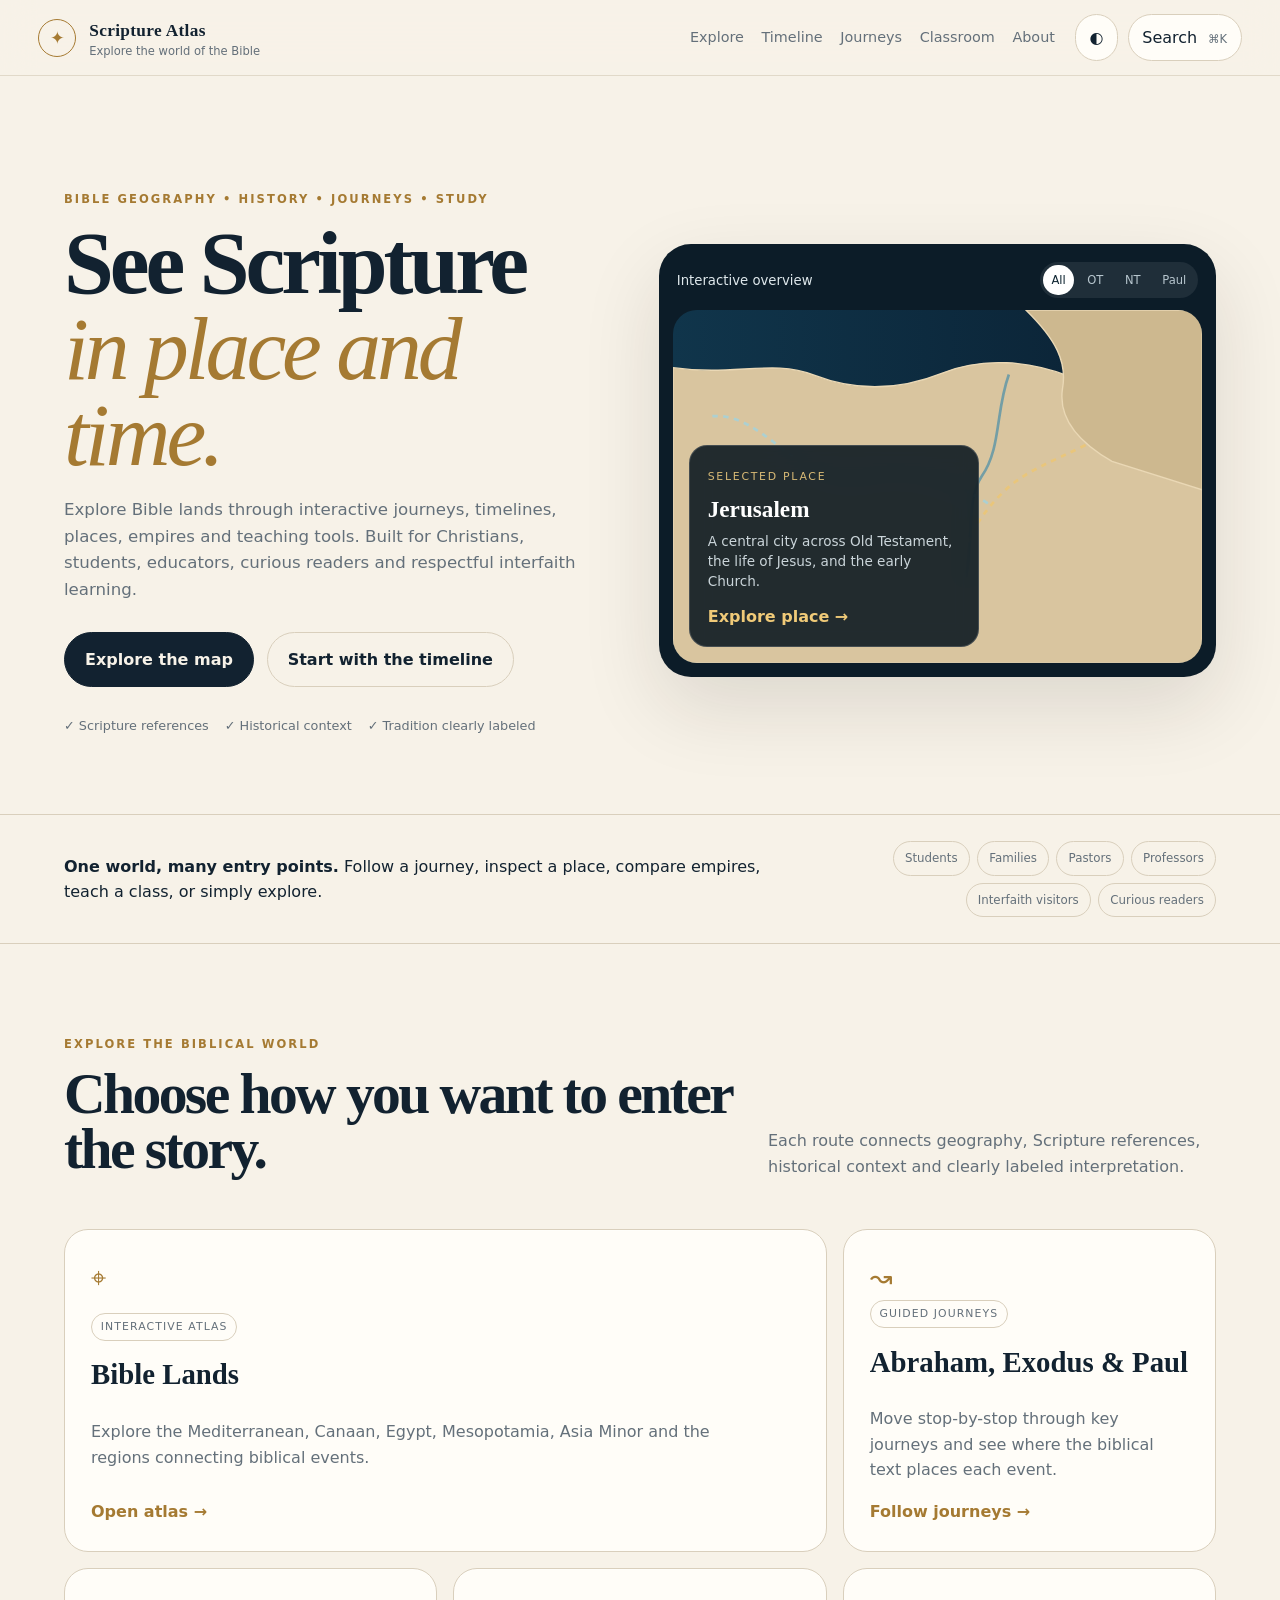
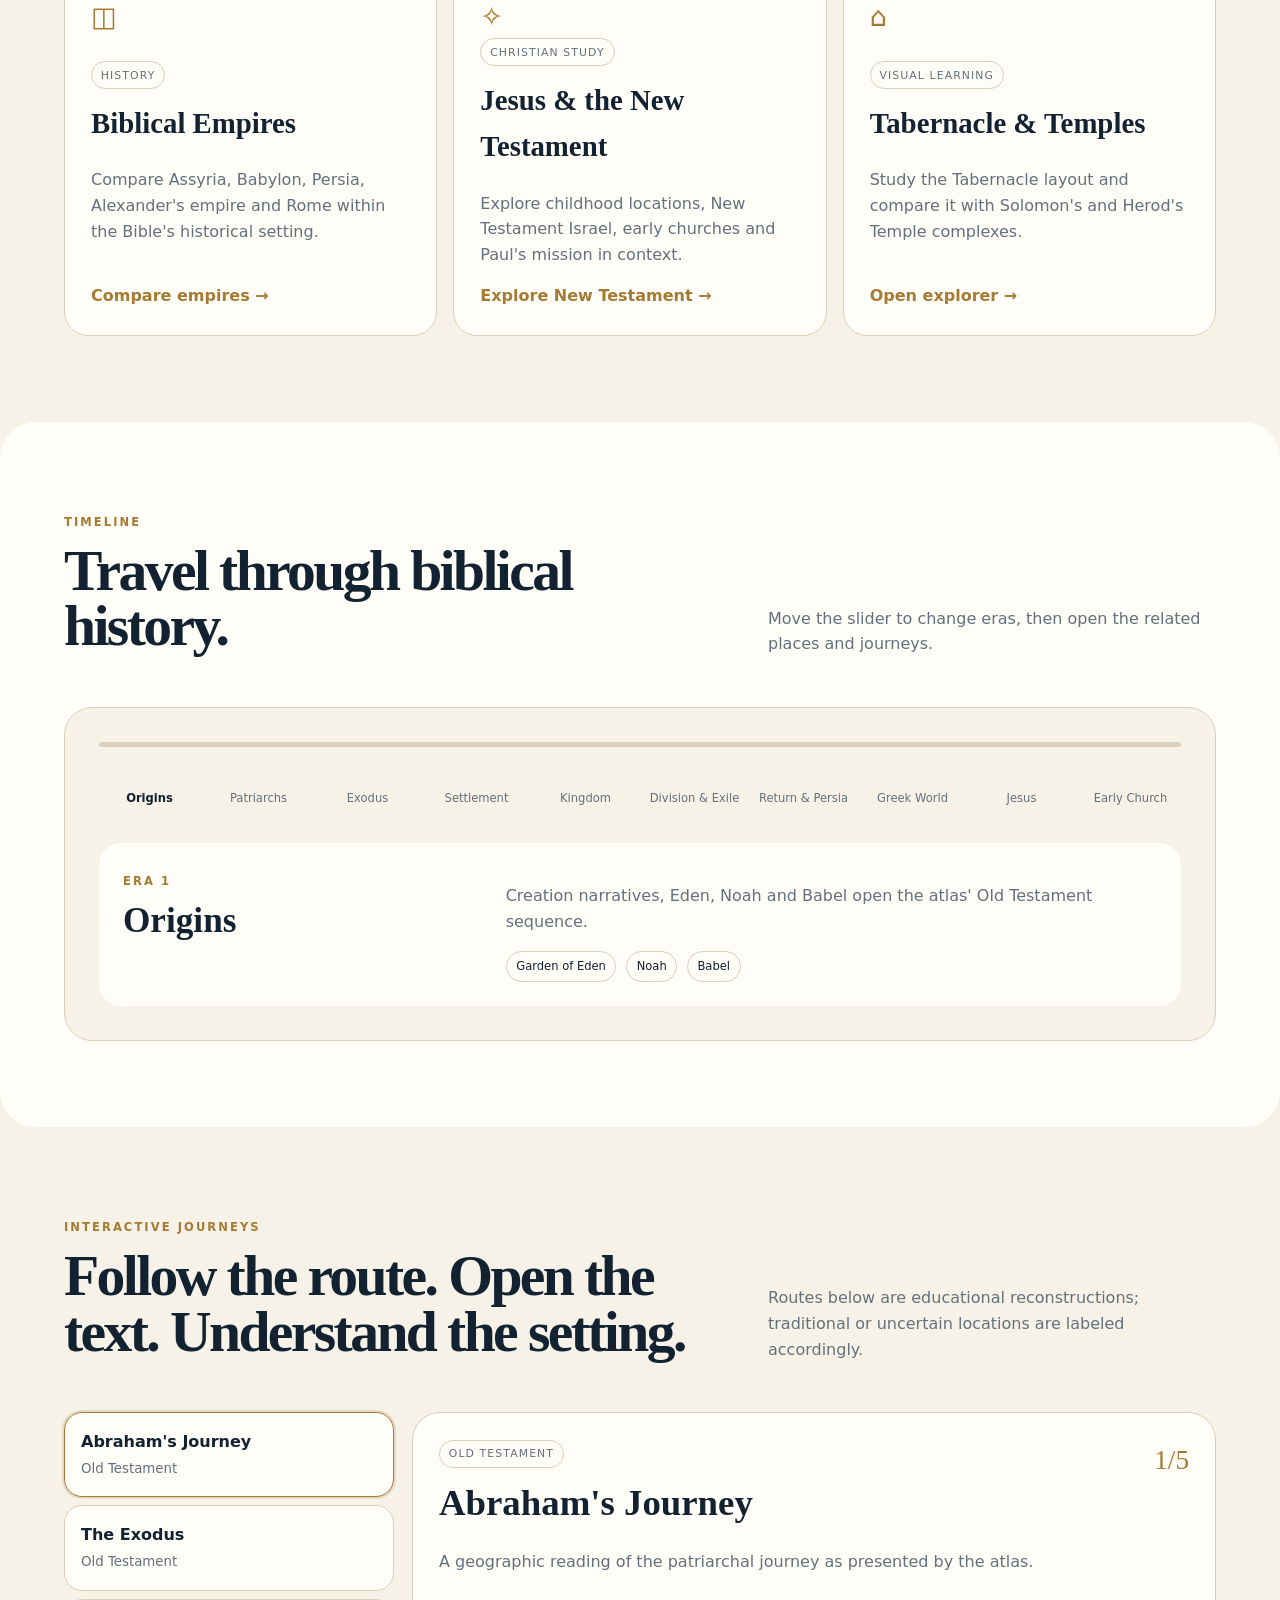
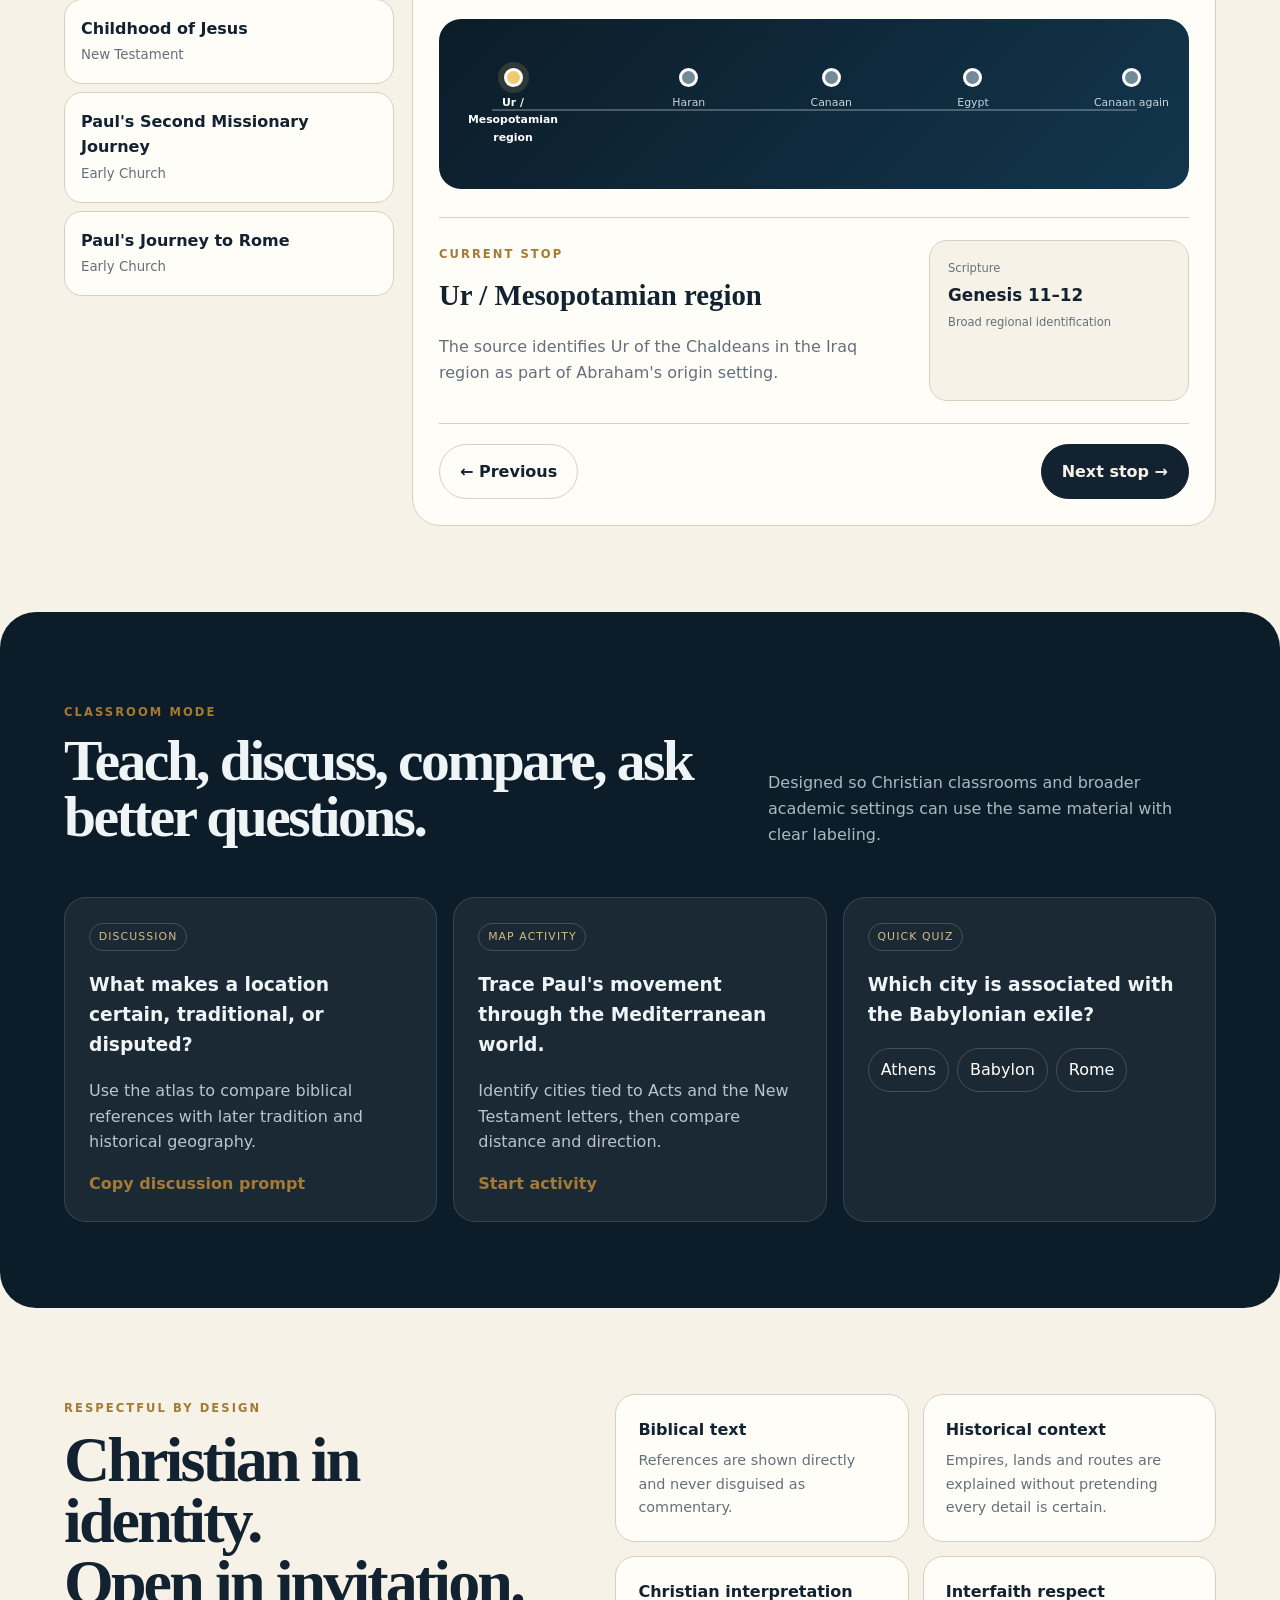
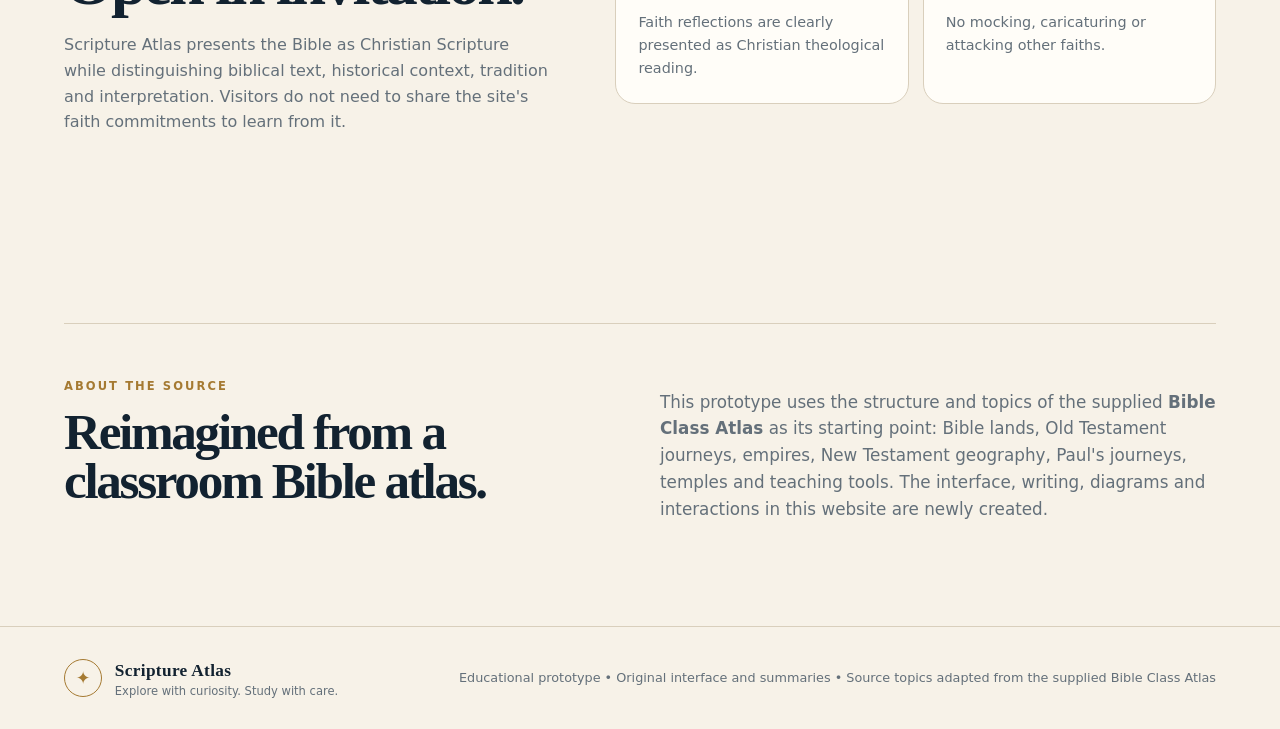
==== index.html @ caed3e59 "BibleIn OnePlace" ====
<!DOCTYPE html>
<html lang="en">
<head>
  <meta charset="UTF-8" />
  <meta name="viewport" content="width=device-width, initial-scale=1.0" />
  <meta name="description" content="Scripture Atlas — an interactive exploration of Bible lands, journeys, empires, places and teaching themes." />
  <title>Scripture Atlas — Explore the World of the Bible</title>
  <link rel="stylesheet" href="styles.css" />
</head>
<body>
  <a class="skip-link" href="#main">Skip to content</a>

  <header class="site-header">
    <a class="brand" href="#home" aria-label="Scripture Atlas home">
      <span class="brand-mark" aria-hidden="true">✦</span>
      <span>
        <strong>Scripture Atlas</strong>
        <small>Explore the world of the Bible</small>
      </span>
    </a>

    <button class="menu-btn" id="menuBtn" aria-expanded="false" aria-controls="mainNav">Menu</button>

    <nav id="mainNav" class="main-nav" aria-label="Primary navigation">
      <a href="#explore">Explore</a>
      <a href="#timeline">Timeline</a>
      <a href="#journeys">Journeys</a>
      <a href="#classroom">Classroom</a>
      <a href="#about">About</a>
    </nav>

    <div class="header-actions">
      <button class="icon-btn" id="themeToggle" aria-label="Toggle theme">◐</button>
      <button class="search-btn" id="searchOpen">Search <span>⌘K</span></button>
    </div>
  </header>

  <main id="main">
    <section class="hero" id="home">
      <div class="hero-copy">
        <div class="eyebrow">Bible geography • history • journeys • study</div>
        <h1>See Scripture<br><em>in place and time.</em></h1>
        <p>
          Explore Bible lands through interactive journeys, timelines, places, empires and teaching tools.
          Built for Christians, students, educators, curious readers and respectful interfaith learning.
        </p>
        <div class="hero-actions">
          <a class="btn primary" href="#explore">Explore the map</a>
          <a class="btn ghost" href="#timeline">Start with the timeline</a>
        </div>
        <div class="trust-row">
          <span>✓ Scripture references</span>
          <span>✓ Historical context</span>
          <span>✓ Tradition clearly labeled</span>
        </div>
      </div>

      <div class="hero-visual" aria-label="Interactive stylized map of biblical regions">
        <div class="map-shell">
          <div class="map-toolbar">
            <span>Interactive overview</span>
            <div class="segmented">
              <button class="active" data-layer="all">All</button>
              <button data-layer="ot">OT</button>
              <button data-layer="nt">NT</button>
              <button data-layer="paul">Paul</button>
            </div>
          </div>
          <svg id="heroMap" viewBox="0 0 780 520" role="img" aria-labelledby="mapTitle mapDesc">
            <title id="mapTitle">Stylized Bible Lands map</title>
            <desc id="mapDesc">Interactive map with selected biblical locations and journey routes.</desc>
            <defs>
              <linearGradient id="sea" x1="0" x2="1">
                <stop offset="0%" stop-color="#10354b"/>
                <stop offset="100%" stop-color="#0a2032"/>
              </linearGradient>
              <filter id="glow">
                <feGaussianBlur stdDeviation="5" result="blur"/>
                <feMerge><feMergeNode in="blur"/><feMergeNode in="SourceGraphic"/></feMerge>
              </filter>
            </defs>
            <rect width="780" height="520" rx="28" fill="url(#sea)"/>
            <path class="land" d="M0,85 C92,98 146,72 208,96 C275,122 337,117 397,93 C458,68 527,76 582,97 C650,124 707,111 780,86 L780,520 L0,520 Z"/>
            <path class="land land-2" d="M520,0 C565,44 581,77 574,116 C568,156 593,192 647,223 L780,265 L780,0 Z"/>
            <path class="river" d="M495,95 C475,150 484,203 455,245 C433,278 443,324 432,394"/>
            <path class="route route-paul" d="M464,285 C405,247 346,231 289,244 C235,257 192,229 150,196 C111,166 86,153 53,157"/>
            <path class="route route-ot" d="M608,199 C558,224 517,238 486,269 C458,297 441,322 428,360"/>
            <path class="route route-ot" d="M429,360 C381,385 349,400 322,420"/>
            <g class="map-pins">
              <button data-kind="nt" data-id="jerusalem">
                <circle cx="440" cy="330" r="8"/><text x="454" y="334">Jerusalem</text>
              </button>
              <button data-kind="nt" data-id="nazareth">
                <circle cx="449" cy="286" r="7"/><text x="462" y="290">Nazareth</text>
              </button>
              <button data-kind="nt" data-id="bethlehem">
                <circle cx="438" cy="346" r="6"/><text x="452" y="351">Bethlehem</text>
              </button>
              <button data-kind="ot" data-id="sinai">
                <circle cx="395" cy="415" r="7"/><text x="408" y="420">Sinai</text>
              </button>
              <button data-kind="ot" data-id="babylon">
                <circle cx="610" cy="200" r="7"/><text x="623" y="205">Babylon</text>
              </button>
              <button data-kind="paul" data-id="ephesus">
                <circle cx="279" cy="239" r="7"/><text x="291" y="244">Ephesus</text>
              </button>
              <button data-kind="paul" data-id="corinth">
                <circle cx="158" cy="196" r="7"/><text x="170" y="201">Corinth</text>
              </button>
              <button data-kind="paul" data-id="rome">
                <circle cx="52" cy="156" r="7"/><text x="64" y="161">Rome</text>
              </button>
            </g>
          </svg>
          <div class="map-card" id="mapCard">
            <span class="map-card-kicker">Selected place</span>
            <h3>Jerusalem</h3>
            <p>A central city across Old Testament, the life of Jesus, and the early Church.</p>
            <button data-open-place="jerusalem">Explore place →</button>
          </div>
        </div>
      </div>
    </section>

    <section class="section intro-strip">
      <p>
        <strong>One world, many entry points.</strong>
        Follow a journey, inspect a place, compare empires, teach a class, or simply explore.
      </p>
      <div class="audience-chips" aria-label="Designed for">
        <span>Students</span><span>Families</span><span>Pastors</span><span>Professors</span>
        <span>Interfaith visitors</span><span>Curious readers</span>
      </div>
    </section>

    <section class="section" id="explore">
      <div class="section-heading">
        <div>
          <span class="eyebrow">Explore the biblical world</span>
          <h2>Choose how you want to enter the story.</h2>
        </div>
        <p>Each route connects geography, Scripture references, historical context and clearly labeled interpretation.</p>
      </div>

      <div class="feature-grid">
        <article class="feature-card large" data-filter-card="place">
          <div class="card-icon">⌖</div>
          <span class="tag">Interactive atlas</span>
          <h3>Bible Lands</h3>
          <p>Explore the Mediterranean, Canaan, Egypt, Mesopotamia, Asia Minor and the regions connecting biblical events.</p>
          <button data-open-view="places">Open atlas →</button>
        </article>

        <article class="feature-card" data-filter-card="journey">
          <div class="card-icon">↝</div>
          <span class="tag">Guided journeys</span>
          <h3>Abraham, Exodus & Paul</h3>
          <p>Move stop-by-stop through key journeys and see where the biblical text places each event.</p>
          <a href="#journeys">Follow journeys →</a>
        </article>

        <article class="feature-card" data-filter-card="history">
          <div class="card-icon">◫</div>
          <span class="tag">History</span>
          <h3>Biblical Empires</h3>
          <p>Compare Assyria, Babylon, Persia, Alexander's empire and Rome within the Bible's historical setting.</p>
          <button data-open-view="empires">Compare empires →</button>
        </article>

        <article class="feature-card" data-filter-card="study">
          <div class="card-icon">✧</div>
          <span class="tag">Christian study</span>
          <h3>Jesus & the New Testament</h3>
          <p>Explore childhood locations, New Testament Israel, early churches and Paul's mission in context.</p>
          <button data-open-view="jesus">Explore New Testament →</button>
        </article>

        <article class="feature-card" data-filter-card="study">
          <div class="card-icon">⌂</div>
          <span class="tag">Visual learning</span>
          <h3>Tabernacle & Temples</h3>
          <p>Study the Tabernacle layout and compare it with Solomon's and Herod's Temple complexes.</p>
          <button data-open-view="temple">Open explorer →</button>
        </article>
      </div>
    </section>

    <section class="section timeline-section" id="timeline">
      <div class="section-heading">
        <div>
          <span class="eyebrow">Timeline</span>
          <h2>Travel through biblical history.</h2>
        </div>
        <p>Move the slider to change eras, then open the related places and journeys.</p>
      </div>

      <div class="timeline-shell">
        <div class="timeline-progress"><div id="timelineFill"></div></div>
        <input id="timelineRange" type="range" min="0" max="9" value="0" aria-label="Biblical era selector" />
        <div class="timeline-labels" id="timelineLabels"></div>
        <div class="timeline-detail" id="timelineDetail"></div>
      </div>
    </section>

    <section class="section" id="journeys">
      <div class="section-heading">
        <div>
          <span class="eyebrow">Interactive journeys</span>
          <h2>Follow the route. Open the text. Understand the setting.</h2>
        </div>
        <p>Routes below are educational reconstructions; traditional or uncertain locations are labeled accordingly.</p>
      </div>

      <div class="journey-layout">
        <aside class="journey-list" id="journeyList"></aside>
        <div class="journey-stage">
          <div class="journey-top">
            <div>
              <span class="tag" id="journeyTag">Journey</span>
              <h3 id="journeyTitle"></h3>
              <p id="journeySummary"></p>
            </div>
            <div class="journey-counter"><span id="journeyStep">1</span>/<span id="journeyTotal">1</span></div>
          </div>

          <div class="journey-map">
            <div class="journey-line" id="journeyLine"></div>
            <div class="journey-stops" id="journeyStops"></div>
          </div>

          <div class="journey-reader">
            <div>
              <span class="eyebrow">Current stop</span>
              <h4 id="stopTitle"></h4>
              <p id="stopText"></p>
            </div>
            <div class="reference-box">
              <span>Scripture</span>
              <strong id="stopRef"></strong>
              <small id="stopNote"></small>
            </div>
          </div>

          <div class="journey-controls">
            <button class="btn ghost" id="prevStop">← Previous</button>
            <button class="btn primary" id="nextStop">Next stop →</button>
          </div>
        </div>
      </div>
    </section>

    <section class="section classroom-section" id="classroom">
      <div class="section-heading">
        <div>
          <span class="eyebrow">Classroom mode</span>
          <h2>Teach, discuss, compare, ask better questions.</h2>
        </div>
        <p>Designed so Christian classrooms and broader academic settings can use the same material with clear labeling.</p>
      </div>

      <div class="classroom-grid">
        <article>
          <span class="tag">Discussion</span>
          <h3>What makes a location certain, traditional, or disputed?</h3>
          <p>Use the atlas to compare biblical references with later tradition and historical geography.</p>
          <button class="text-btn" data-toast="Discussion prompt copied">Copy discussion prompt</button>
        </article>
        <article>
          <span class="tag">Map activity</span>
          <h3>Trace Paul's movement through the Mediterranean world.</h3>
          <p>Identify cities tied to Acts and the New Testament letters, then compare distance and direction.</p>
          <button class="text-btn" data-open-journey="paul2">Start activity</button>
        </article>
        <article>
          <span class="tag">Quick quiz</span>
          <h3>Which city is associated with the Babylonian exile?</h3>
          <div class="quiz-row">
            <button data-answer="wrong">Athens</button>
            <button data-answer="correct">Babylon</button>
            <button data-answer="wrong">Rome</button>
          </div>
          <p class="quiz-result" id="quizResult" aria-live="polite"></p>
        </article>
      </div>
    </section>

    <section class="section perspectives">
      <div class="perspective-copy">
        <span class="eyebrow">Respectful by design</span>
        <h2>Christian in identity.<br>Open in invitation.</h2>
        <p>
          Scripture Atlas presents the Bible as Christian Scripture while distinguishing biblical text,
          historical context, tradition and interpretation. Visitors do not need to share the site's faith commitments to learn from it.
        </p>
      </div>

      <div class="principles">
        <div><strong>Biblical text</strong><span>References are shown directly and never disguised as commentary.</span></div>
        <div><strong>Historical context</strong><span>Empires, lands and routes are explained without pretending every detail is certain.</span></div>
        <div><strong>Christian interpretation</strong><span>Faith reflections are clearly presented as Christian theological reading.</span></div>
        <div><strong>Interfaith respect</strong><span>No mocking, caricaturing or attacking other faiths.</span></div>
      </div>
    </section>

    <section class="section" id="about">
      <div class="about-shell">
        <div>
          <span class="eyebrow">About the source</span>
          <h2>Reimagined from a classroom Bible atlas.</h2>
        </div>
        <p>
          This prototype uses the structure and topics of the supplied <strong>Bible Class Atlas</strong> as its starting point:
          Bible lands, Old Testament journeys, empires, New Testament geography, Paul's journeys, temples and teaching tools.
          The interface, writing, diagrams and interactions in this website are newly created.
        </p>
      </div>
    </section>
  </main>

  <footer>
    <div class="brand footer-brand">
      <span class="brand-mark">✦</span>
      <span><strong>Scripture Atlas</strong><small>Explore with curiosity. Study with care.</small></span>
    </div>
    <p>Educational prototype • Original interface and summaries • Source topics adapted from the supplied Bible Class Atlas</p>
  </footer>

  <div class="modal" id="detailModal" aria-hidden="true" role="dialog" aria-modal="true" aria-labelledby="modalTitle">
    <div class="modal-backdrop" data-close-modal></div>
    <div class="modal-panel">
      <button class="modal-close" data-close-modal aria-label="Close">×</button>
      <span class="eyebrow" id="modalKicker">Explore</span>
      <h2 id="modalTitle">Title</h2>
      <div id="modalBody"></div>
    </div>
  </div>

  <div class="search-overlay" id="searchOverlay" aria-hidden="true">
    <div class="search-panel">
      <div class="search-input-wrap">
        <span>⌕</span>
        <input id="searchInput" placeholder="Search places, journeys, empires, themes…" autocomplete="off" />
        <button id="searchClose">Esc</button>
      </div>
      <div id="searchResults" class="search-results"></div>
    </div>
  </div>

  <div class="toast" id="toast" role="status" aria-live="polite"></div>

  <script src="app.js"></script>
</body>
</html>
---- styles.css ----
:root{
  --bg:#f7f2e8;
  --surface:#fffdf8;
  --surface-2:#eee5d4;
  --ink:#122230;
  --muted:#64707a;
  --line:#d9cfbc;
  --gold:#a57a32;
  --gold-2:#c39a54;
  --navy:#0c1c28;
  --blue:#12364d;
  --sage:#6c806d;
  --shadow:0 30px 80px rgba(30,25,16,.12);
  --radius:24px;
}
[data-theme="dark"]{
  --bg:#07131d;
  --surface:#0d1d28;
  --surface-2:#122936;
  --ink:#f4eedf;
  --muted:#aab6bc;
  --line:#243946;
  --gold:#d1aa62;
  --gold-2:#e8c77f;
  --navy:#050d14;
  --blue:#173e57;
  --sage:#8fa58f;
  --shadow:0 30px 80px rgba(0,0,0,.32);
}
*{box-sizing:border-box}
html{scroll-behavior:smooth}
body{
  margin:0;
  background:var(--bg);
  color:var(--ink);
  font-family:Inter, ui-sans-serif, system-ui, -apple-system, BlinkMacSystemFont, "Segoe UI", sans-serif;
  line-height:1.6;
}
button,input{font:inherit}
button{cursor:pointer}
a{color:inherit}
.skip-link{position:absolute;left:-9999px;top:0}
.skip-link:focus{left:1rem;top:1rem;background:var(--surface);padding:.7rem 1rem;z-index:999}
.site-header{
  position:sticky;top:0;z-index:50;
  display:flex;align-items:center;gap:1.25rem;
  padding:14px clamp(18px,3vw,48px);
  border-bottom:1px solid color-mix(in srgb,var(--line) 70%,transparent);
  background:color-mix(in srgb,var(--bg) 88%,transparent);
  backdrop-filter:blur(18px);
}
.brand{display:flex;align-items:center;gap:.8rem;text-decoration:none;min-width:max-content}
.brand-mark{
  display:grid;place-items:center;width:38px;height:38px;border:1px solid var(--gold);
  border-radius:50%;color:var(--gold);font-size:1.1rem
}
.brand strong{display:block;font-family:Georgia,serif;font-size:1.08rem;letter-spacing:.02em}
.brand small{display:block;color:var(--muted);font-size:.72rem;line-height:1.2}
.main-nav{display:flex;gap:1.1rem;margin-left:auto}
.main-nav a{text-decoration:none;font-size:.9rem;color:var(--muted)}
.main-nav a:hover{color:var(--ink)}
.header-actions{display:flex;gap:.6rem}
.icon-btn,.search-btn,.menu-btn{
  border:1px solid var(--line);background:var(--surface);color:var(--ink);border-radius:999px;padding:.62rem .85rem
}
.search-btn span{font-size:.72rem;color:var(--muted);margin-left:.35rem}
.menu-btn{display:none}
.hero{
  min-height:82vh;
  display:grid;grid-template-columns:minmax(0,1fr) minmax(420px,1.05fr);
  gap:clamp(32px,5vw,76px);
  align-items:center;
  padding:clamp(54px,8vw,110px) clamp(18px,5vw,74px) 72px;
  max-width:1500px;margin:auto;
}
.eyebrow{
  display:inline-block;text-transform:uppercase;letter-spacing:.18em;font-size:.72rem;font-weight:800;color:var(--gold);
}
.hero h1,.section-heading h2,.perspective-copy h2,.about-shell h2,.modal h2{
  font-family:Georgia, "Times New Roman", serif;line-height:.96;letter-spacing:-.045em;margin:.6rem 0 1.2rem
}
.hero h1{font-size:clamp(3.25rem,7vw,7.4rem);max-width:800px}
.hero h1 em{color:var(--gold);font-weight:400}
.hero-copy>p{font-size:clamp(1rem,1.3vw,1.24rem);max-width:680px;color:var(--muted)}
.hero-actions{display:flex;gap:.8rem;flex-wrap:wrap;margin:1.8rem 0}
.btn{
  display:inline-flex;align-items:center;justify-content:center;border-radius:999px;padding:.85rem 1.25rem;
  text-decoration:none;border:1px solid var(--line);font-weight:700
}
.btn.primary{background:var(--ink);color:var(--bg);border-color:var(--ink)}
.btn.ghost{background:transparent;color:var(--ink)}
.trust-row{display:flex;gap:1rem;flex-wrap:wrap;font-size:.8rem;color:var(--muted)}
.map-shell{
  position:relative;background:var(--navy);padding:14px;border-radius:32px;box-shadow:var(--shadow);overflow:hidden
}
.map-toolbar{display:flex;justify-content:space-between;align-items:center;color:#dfe8ec;padding:4px 4px 12px;font-size:.83rem}
.segmented{display:flex;gap:4px;padding:3px;background:rgba(255,255,255,.08);border-radius:999px}
.segmented button{border:0;background:transparent;color:#b7c6ce;border-radius:999px;padding:.35rem .55rem;font-size:.72rem}
.segmented button.active{background:#fff;color:#0d2431}
#heroMap{width:100%;display:block;border-radius:24px}
.land{fill:#d9c59f;stroke:#ead8b5;stroke-width:2}
.land-2{fill:#cdb88f}
.river{fill:none;stroke:#4b8fa8;stroke-width:4;opacity:.7}
.route{fill:none;stroke-dasharray:8 8;stroke-width:4;opacity:.72}
.route-ot{stroke:#f0c76e}.route-paul{stroke:#9bd4e5}
.map-pins button{cursor:pointer}
.map-pins circle{fill:#fff;stroke:#132d3c;stroke-width:4;filter:url(#glow)}
.map-pins text{font-size:15px;fill:#122230;font-weight:800}
.map-card{
  position:absolute;left:30px;bottom:30px;width:min(290px,70%);padding:16px 18px;border-radius:18px;
  background:rgba(8,22,31,.88);color:white;backdrop-filter:blur(10px);border:1px solid rgba(255,255,255,.16)
}
.map-card-kicker{font-size:.68rem;text-transform:uppercase;letter-spacing:.16em;color:#d9ba76}
.map-card h3{margin:.25rem 0;font-family:Georgia,serif;font-size:1.45rem}
.map-card p{margin:.2rem 0 .8rem;color:#cbd5da;font-size:.85rem;line-height:1.45}
.map-card button{border:0;background:transparent;color:#f0ca78;padding:0;font-weight:800}
.section{max-width:1400px;margin:auto;padding:86px clamp(18px,5vw,74px)}
.intro-strip{
  padding-top:26px;padding-bottom:26px;border-top:1px solid var(--line);border-bottom:1px solid var(--line);
  display:flex;justify-content:space-between;gap:1.2rem;align-items:center
}
.intro-strip p{margin:0}
.audience-chips{display:flex;flex-wrap:wrap;gap:.45rem;justify-content:flex-end}
.audience-chips span{font-size:.74rem;padding:.42rem .7rem;border:1px solid var(--line);border-radius:999px;color:var(--muted)}
.section-heading{display:grid;grid-template-columns:1.2fr .8fr;gap:2rem;align-items:end;margin-bottom:34px}
.section-heading h2{font-size:clamp(2.45rem,4.5vw,5rem);max-width:920px}
.section-heading p{color:var(--muted);max-width:560px;justify-self:end}
.feature-grid{display:grid;grid-template-columns:repeat(12,1fr);gap:16px}
.feature-card{
  grid-column:span 4;min-height:305px;background:var(--surface);border:1px solid var(--line);border-radius:var(--radius);
  padding:26px;display:flex;flex-direction:column;align-items:flex-start;box-shadow:0 1px 0 rgba(255,255,255,.3) inset;
  transition:transform .25s ease,box-shadow .25s ease
}
.feature-card.large{grid-column:span 8}
.feature-card:hover{transform:translateY(-5px);box-shadow:var(--shadow)}
.card-icon{font-size:1.7rem;color:var(--gold);margin-bottom:auto}
.tag{display:inline-block;border:1px solid var(--line);border-radius:999px;padding:.28rem .55rem;font-size:.68rem;text-transform:uppercase;letter-spacing:.1em;color:var(--muted)}
.feature-card h3{font-family:Georgia,serif;font-size:1.8rem;margin:.65rem 0 .35rem}
.feature-card p{color:var(--muted);max-width:650px}
.feature-card button,.feature-card a,.text-btn{border:0;background:transparent;color:var(--gold);padding:0;font-weight:800;text-decoration:none;margin-top:auto}
.timeline-section{background:var(--surface);border-radius:36px}
.timeline-shell{border:1px solid var(--line);border-radius:28px;padding:34px;background:var(--bg)}
.timeline-progress{height:5px;background:var(--line);border-radius:999px;overflow:hidden}
.timeline-progress>div{height:100%;width:0;background:var(--gold);transition:width .3s ease}
#timelineRange{width:100%;margin:-13px 0 15px;opacity:.001;cursor:pointer}
.timeline-labels{display:grid;grid-template-columns:repeat(10,1fr);gap:8px}
.timeline-labels button{border:0;background:transparent;color:var(--muted);font-size:.72rem;padding:.6rem .2rem}
.timeline-labels button.active{color:var(--ink);font-weight:800}
.timeline-detail{margin-top:26px;display:grid;grid-template-columns:.7fr 1.3fr;gap:2rem;background:var(--surface);padding:24px;border-radius:22px}
.timeline-detail h3{font-family:Georgia,serif;font-size:2.2rem;margin:0}
.timeline-detail p{color:var(--muted)}
.timeline-meta{display:flex;gap:.6rem;flex-wrap:wrap}
.timeline-meta span{border:1px solid var(--line);padding:.35rem .6rem;border-radius:999px;font-size:.72rem}
.journey-layout{display:grid;grid-template-columns:330px 1fr;gap:18px}
.journey-list{display:flex;flex-direction:column;gap:8px}
.journey-list button{
  text-align:left;border:1px solid var(--line);background:var(--surface);color:var(--ink);border-radius:18px;padding:16px
}
.journey-list button.active{border-color:var(--gold);box-shadow:0 0 0 2px color-mix(in srgb,var(--gold) 20%,transparent)}
.journey-list strong{display:block}.journey-list small{color:var(--muted)}
.journey-stage{background:var(--surface);border:1px solid var(--line);border-radius:28px;padding:26px}
.journey-top{display:flex;justify-content:space-between;gap:1rem}
.journey-top h3{font-family:Georgia,serif;font-size:2.3rem;margin:.4rem 0}
.journey-top p{color:var(--muted)}
.journey-counter{font-size:1.7rem;font-family:Georgia,serif;color:var(--gold);white-space:nowrap}
.journey-map{position:relative;margin:28px 0;padding:48px 14px 42px;background:linear-gradient(135deg,var(--navy),var(--blue));border-radius:22px;overflow:hidden}
.journey-line{position:absolute;left:7%;right:7%;top:53%;height:2px;background:rgba(255,255,255,.25)}
.journey-stops{position:relative;display:flex;justify-content:space-between;gap:8px}
.journey-stops button{border:0;background:transparent;color:#c9d6dc;max-width:120px;font-size:.68rem;display:flex;flex-direction:column;align-items:center;gap:.45rem}
.journey-stops button:before{content:"";width:13px;height:13px;border:3px solid #fff;background:#718b99;border-radius:50%;z-index:2}
.journey-stops button.active{color:#fff;font-weight:800}
.journey-stops button.active:before{background:#f1c96e;box-shadow:0 0 0 6px rgba(241,201,110,.15)}
.journey-reader{display:grid;grid-template-columns:1fr 260px;gap:20px;padding:22px 0;border-top:1px solid var(--line);border-bottom:1px solid var(--line)}
.journey-reader h4{font-family:Georgia,serif;font-size:1.8rem;margin:.4rem 0}
.journey-reader p{color:var(--muted)}
.reference-box{background:var(--bg);border:1px solid var(--line);border-radius:18px;padding:18px}
.reference-box span,.reference-box small{display:block;color:var(--muted);font-size:.72rem}
.reference-box strong{display:block;margin:.25rem 0;font-size:1.05rem}
.journey-controls{display:flex;justify-content:space-between;padding-top:20px}
.classroom-section{background:var(--navy);color:#eff5f7;border-radius:36px}
.classroom-section .section-heading p{color:#aabac3}
.classroom-grid{display:grid;grid-template-columns:repeat(3,1fr);gap:16px}
.classroom-grid article{background:rgba(255,255,255,.06);border:1px solid rgba(255,255,255,.13);border-radius:22px;padding:24px}
.classroom-grid article p{color:#b8c6cc}
.classroom-grid .tag{border-color:rgba(255,255,255,.18);color:#d6bd83}
.quiz-row{display:flex;gap:.5rem;flex-wrap:wrap}
.quiz-row button{border:1px solid rgba(255,255,255,.18);background:transparent;color:white;border-radius:999px;padding:.5rem .75rem}
.quiz-result{min-height:1.4em}
.perspectives{display:grid;grid-template-columns:.9fr 1.1fr;gap:60px;align-items:start}
.perspective-copy h2{font-size:clamp(2.8rem,5vw,5.2rem)}
.perspective-copy p{color:var(--muted);max-width:620px}
.principles{display:grid;grid-template-columns:1fr 1fr;gap:14px}
.principles>div{background:var(--surface);border:1px solid var(--line);border-radius:20px;padding:22px}
.principles strong,.principles span{display:block}
.principles span{margin-top:.45rem;color:var(--muted);font-size:.9rem}
.about-shell{border-top:1px solid var(--line);padding-top:48px;display:grid;grid-template-columns:1fr 1fr;gap:40px}
.about-shell h2{font-size:clamp(2.4rem,4vw,4.5rem)}
.about-shell p{color:var(--muted);font-size:1.05rem}
footer{
  display:flex;justify-content:space-between;gap:2rem;align-items:center;
  border-top:1px solid var(--line);padding:28px clamp(18px,5vw,74px);color:var(--muted);font-size:.8rem
}
.footer-brand{color:var(--ink)}
.modal{position:fixed;inset:0;display:none;z-index:100}
.modal.open{display:block}
.modal-backdrop{position:absolute;inset:0;background:rgba(2,8,12,.6);backdrop-filter:blur(8px)}
.modal-panel{
  position:absolute;right:0;top:0;height:100%;width:min(620px,92vw);overflow:auto;background:var(--surface);
  padding:clamp(28px,5vw,56px);box-shadow:-30px 0 80px rgba(0,0,0,.25)
}
.modal-close{position:absolute;right:20px;top:18px;border:1px solid var(--line);background:var(--bg);color:var(--ink);width:40px;height:40px;border-radius:50%;font-size:1.4rem}
.modal h2{font-size:clamp(2.8rem,6vw,5rem)}
.modal-section{padding:18px 0;border-top:1px solid var(--line)}
.modal-section h3{font-family:Georgia,serif;margin:.2rem 0}
.modal-section p,.modal-section li{color:var(--muted)}
.notice{padding:14px 16px;border-radius:16px;background:color-mix(in srgb,var(--gold) 12%,var(--bg));border:1px solid color-mix(in srgb,var(--gold) 30%,var(--line));font-size:.9rem}
.search-overlay{position:fixed;inset:0;background:rgba(2,7,10,.72);backdrop-filter:blur(14px);z-index:120;display:none;padding:8vh 20px}
.search-overlay.open{display:block}
.search-panel{max-width:780px;margin:auto;background:var(--surface);border:1px solid var(--line);border-radius:24px;overflow:hidden;box-shadow:var(--shadow)}
.search-input-wrap{display:grid;grid-template-columns:auto 1fr auto;gap:12px;align-items:center;padding:18px;border-bottom:1px solid var(--line)}
.search-input-wrap input{border:0;outline:0;background:transparent;color:var(--ink);font-size:1.05rem}
.search-input-wrap button{border:1px solid var(--line);background:var(--bg);color:var(--muted);border-radius:8px;padding:.35rem .55rem}
.search-results{max-height:60vh;overflow:auto;padding:10px}
.search-item{display:block;padding:14px;border-radius:14px;text-decoration:none}
.search-item:hover{background:var(--bg)}
.search-item strong,.search-item small{display:block}
.search-item small{color:var(--muted)}
.toast{position:fixed;bottom:24px;left:50%;transform:translate(-50%,20px);opacity:0;pointer-events:none;background:var(--ink);color:var(--bg);padding:.7rem 1rem;border-radius:999px;z-index:150;transition:.25s}
.toast.show{opacity:1;transform:translate(-50%,0)}
@media(max-width:1050px){
  .main-nav{display:none;position:absolute;top:68px;left:18px;right:18px;background:var(--surface);border:1px solid var(--line);border-radius:18px;padding:14px;box-shadow:var(--shadow)}
  .main-nav.open{display:grid}
  .menu-btn{display:block;margin-left:auto}
  .hero{grid-template-columns:1fr;min-height:auto}
  .hero-visual{order:-1}
  .feature-card,.feature-card.large{grid-column:span 6}
  .journey-layout{grid-template-columns:1fr}
  .journey-list{display:grid;grid-template-columns:repeat(2,1fr)}
}
@media(max-width:760px){
  .site-header{padding:10px 14px}
  .brand small{display:none}
  .search-btn{display:none}
  .hero{padding:34px 14px 50px;gap:26px}
  .hero h1{font-size:clamp(3rem,15vw,5rem)}
  .map-card{left:20px;right:20px;width:auto}
  .section{padding:64px 14px}
  .intro-strip,.section-heading,.timeline-detail,.journey-reader,.perspectives,.about-shell{grid-template-columns:1fr;display:grid}
  .audience-chips{justify-content:flex-start}
  .section-heading p{justify-self:start}
  .feature-card,.feature-card.large{grid-column:1/-1}
  .timeline-labels{grid-template-columns:repeat(5,1fr)}
  .journey-stops{overflow:auto;justify-content:flex-start;padding-bottom:8px}
  .journey-stops button{min-width:90px}
  .journey-list{grid-template-columns:1fr}
  .classroom-grid,.principles{grid-template-columns:1fr}
  footer{align-items:flex-start;flex-direction:column}
}
@media(prefers-reduced-motion:reduce){
  *{scroll-behavior:auto!important;transition:none!important;animation:none!important}
}
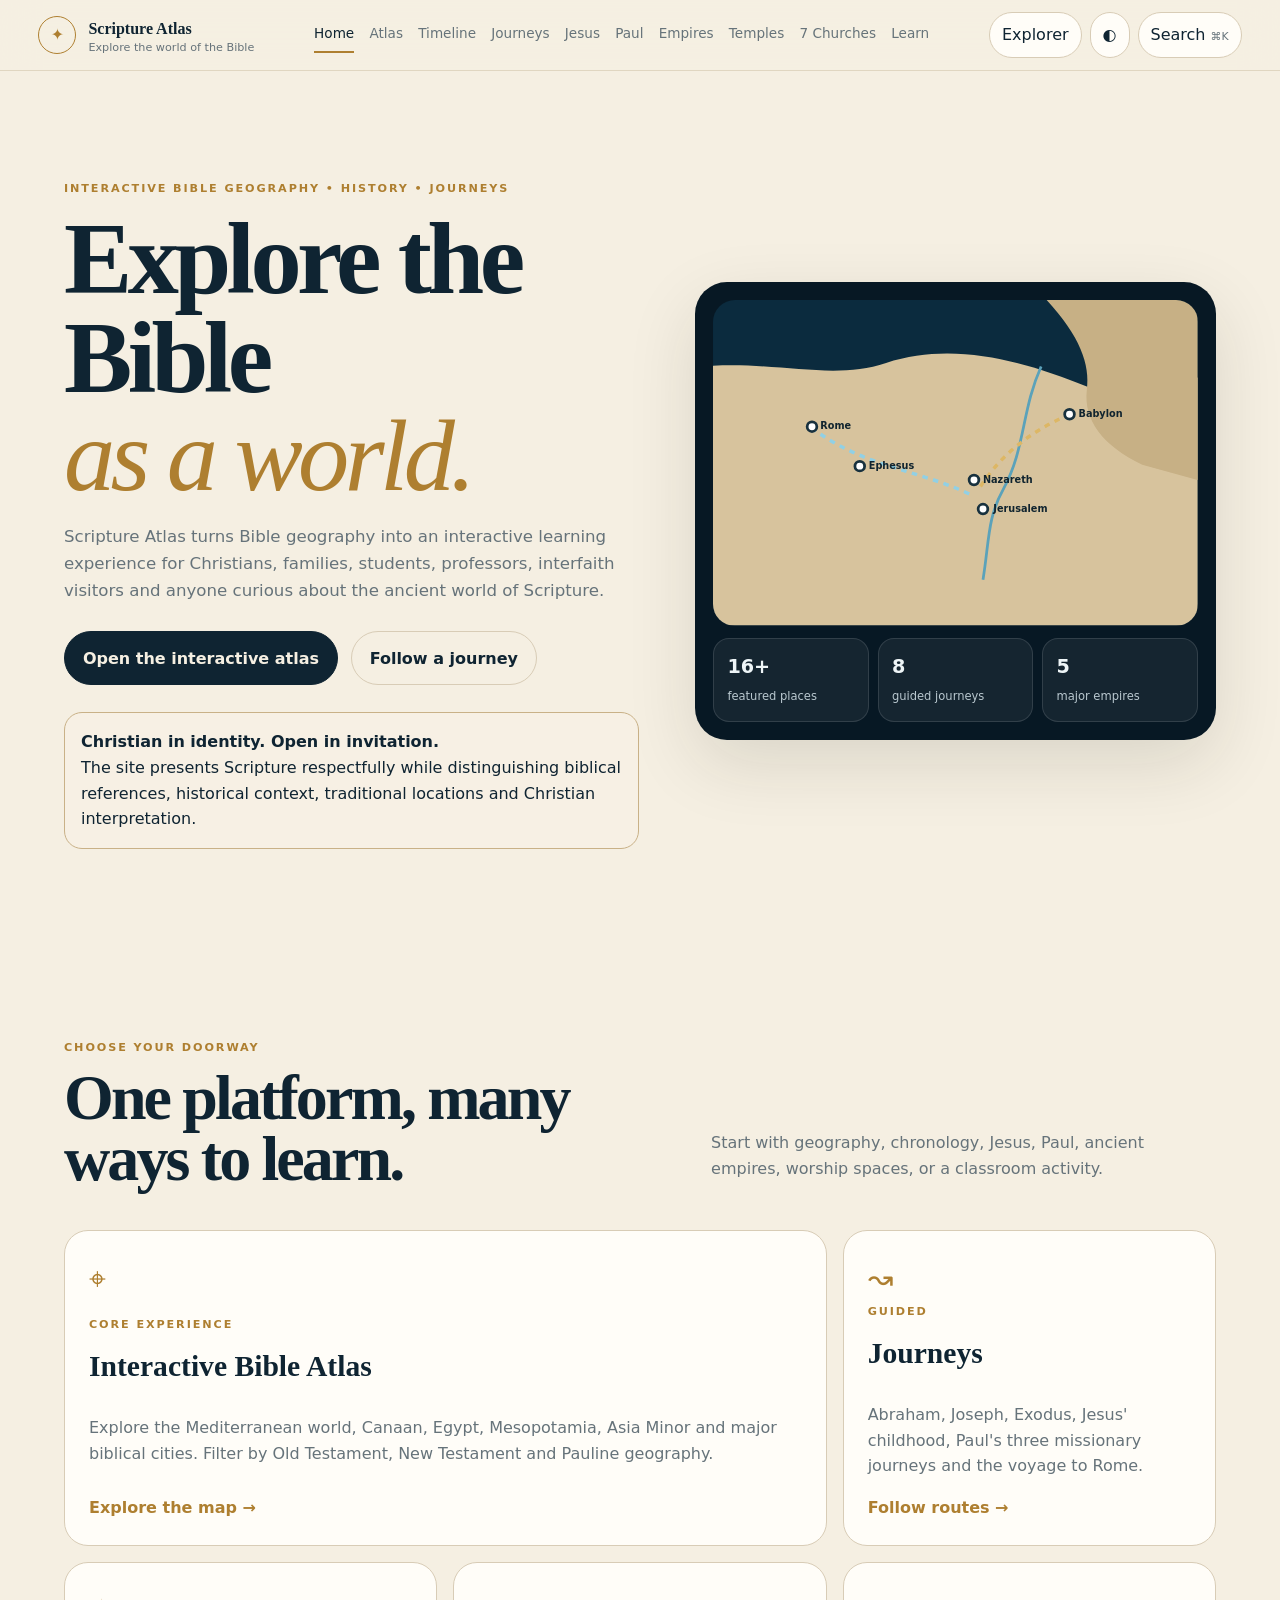
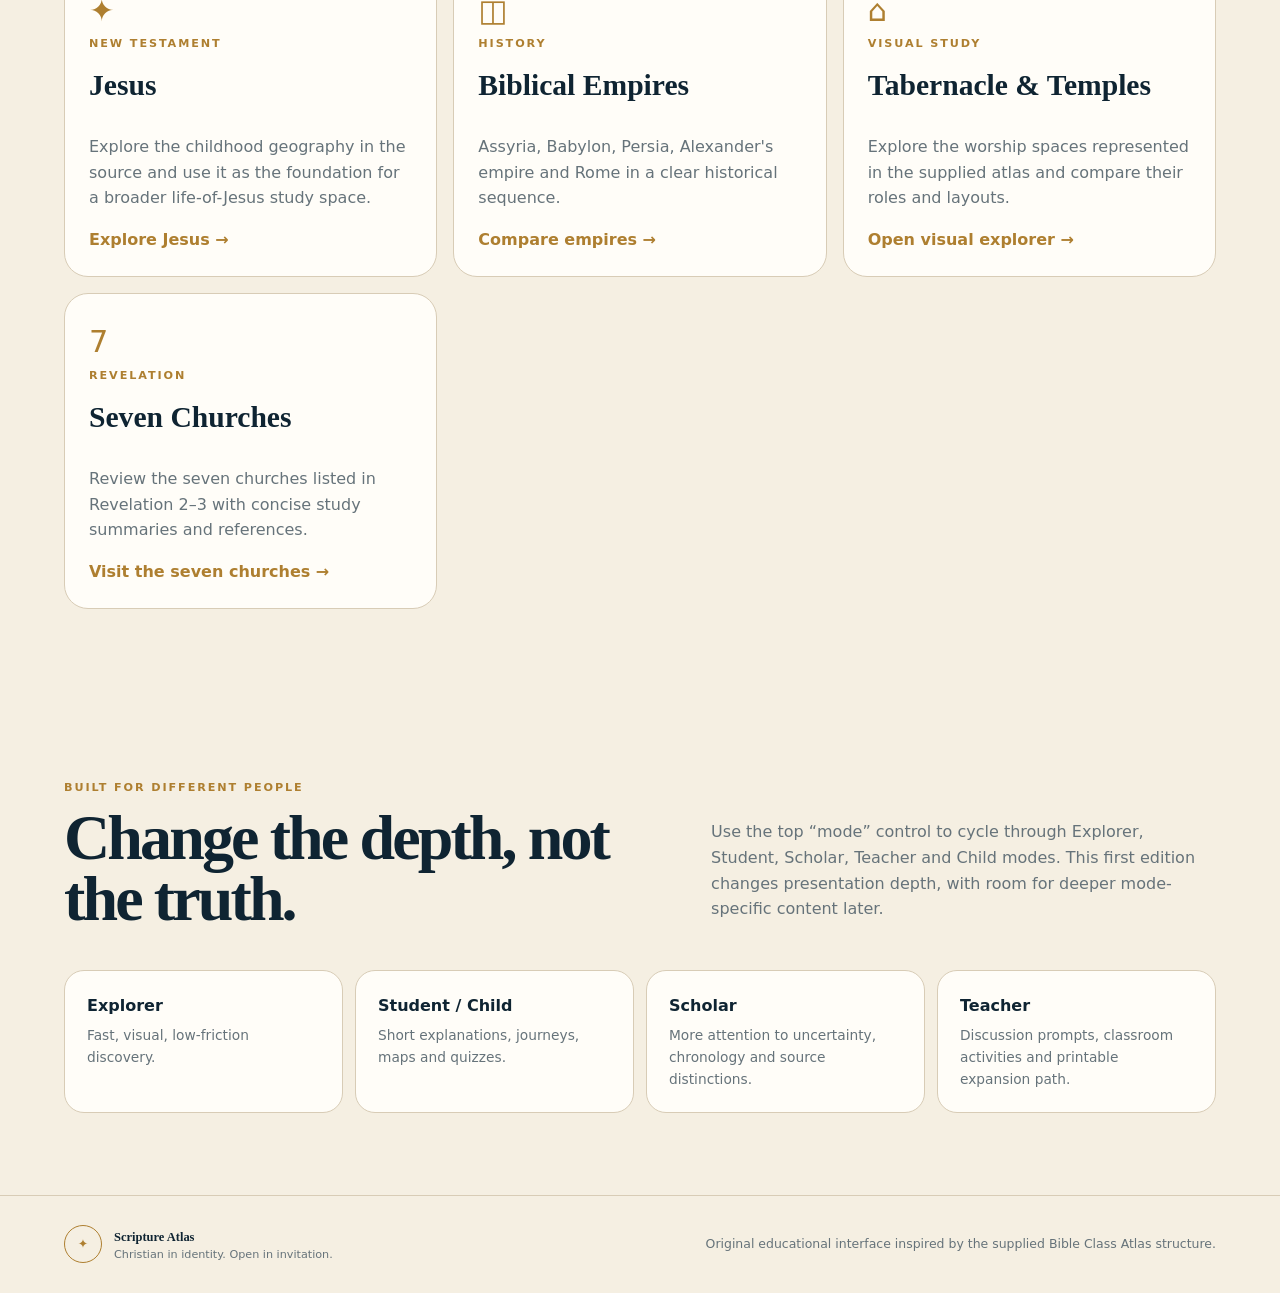
==== commit f34dfcd5: "Updtaed" ====
--- a/index.html
+++ b/index.html
@@ -1,354 +1,72 @@
-<!DOCTYPE html>
+<!doctype html>
 <html lang="en">
 <head>
-  <meta charset="UTF-8" />
-  <meta name="viewport" content="width=device-width, initial-scale=1.0" />
-  <meta name="description" content="Scripture Atlas — an interactive exploration of Bible lands, journeys, empires, places and teaching themes." />
-  <title>Scripture Atlas — Explore the World of the Bible</title>
-  <link rel="stylesheet" href="styles.css" />
+<meta charset="utf-8"><meta name="viewport" content="width=device-width,initial-scale=1">
+<meta name="description" content="Interactive Bible atlas and learning platform.">
+<title>Home — Scripture Atlas</title>
+<link rel="stylesheet" href="assets/styles.css">
 </head>
 <body>
-  <a class="skip-link" href="#main">Skip to content</a>
+<a class="skip-link" href="#main">Skip to content</a>
 
-  <header class="site-header">
-    <a class="brand" href="#home" aria-label="Scripture Atlas home">
-      <span class="brand-mark" aria-hidden="true">✦</span>
-      <span>
-        <strong>Scripture Atlas</strong>
-        <small>Explore the world of the Bible</small>
-      </span>
-    </a>
+<header class="site-header">
+  <a class="brand" href="index.html"><span class="brand-mark">✦</span><span><strong>Scripture Atlas</strong><small>Explore the world of the Bible</small></span></a>
+  <button class="menu-btn" id="menuBtn">Menu</button>
+  <nav class="main-nav" id="mainNav"><a class="active" href="index.html">Home</a><a class="" href="atlas.html">Atlas</a><a class="" href="timeline.html">Timeline</a><a class="" href="journeys.html">Journeys</a><a class="" href="jesus.html">Jesus</a><a class="" href="paul.html">Paul</a><a class="" href="empires.html">Empires</a><a class="" href="temples.html">Temples</a><a class="" href="churches.html">7 Churches</a><a class="" href="learn.html">Learn</a></nav>
+  <div class="header-actions"><button class="chip-btn" id="modeBtn">Explorer</button><button class="icon-btn" id="themeToggle">◐</button><button class="search-btn" id="searchOpen">Search <span>⌘K</span></button></div>
+</header>
+<main id="main">
+<section class="hero">
+<div>
+<span class="eyebrow">Interactive Bible geography • history • journeys</span>
+<h1>Explore the Bible<br><em>as a world.</em></h1>
+<p>Scripture Atlas turns Bible geography into an interactive learning experience for Christians, families, students, professors, interfaith visitors and anyone curious about the ancient world of Scripture.</p>
+<div class="hero-actions"><a class="btn primary" href="atlas.html">Open the interactive atlas</a><a class="btn ghost" href="journeys.html">Follow a journey</a></div>
+<div class="notice" style="max-width:720px"><strong>Christian in identity. Open in invitation.</strong><br>The site presents Scripture respectfully while distinguishing biblical references, historical context, traditional locations and Christian interpretation.</div>
+</div>
+<div class="hero-panel">
 
-    <button class="menu-btn" id="menuBtn" aria-expanded="false" aria-controls="mainNav">Menu</button>
+<svg viewBox="0 0 700 470" aria-label="Bible world overview">
+<rect width="700" height="470" rx="24" fill="#0b2b3e"/>
+<path d="M0 95 C100 90 175 116 250 91 C350 58 455 91 540 125 C600 148 648 131 700 112 L700 470 L0 470Z" fill="#d7c39d"/>
+<path d="M482 0 C530 52 545 93 540 130 C535 173 562 210 620 238 L700 260 L700 0Z" fill="#c7b085"/>
+<path d="M474 96 C446 158 451 215 420 272 C396 314 399 350 390 404" fill="none" stroke="#5ba2ba" stroke-width="4"/>
+<path d="M515 165 C455 192 416 224 386 270" fill="none" stroke="#ddb765" stroke-width="5" stroke-dasharray="8 8"/>
+<path d="M370 280 C290 243 218 242 140 183" fill="none" stroke="#91d0e5" stroke-width="5" stroke-dasharray="8 8"/>
+<g fill="#fff" stroke="#18313e" stroke-width="4"><circle cx="390" cy="302" r="7"/><circle cx="377" cy="260" r="7"/><circle cx="515" cy="165" r="7"/><circle cx="212" cy="240" r="7"/><circle cx="143" cy="183" r="7"/></g>
+<g fill="#10242f" font-size="14" font-weight="800"><text x="405" y="306">Jerusalem</text><text x="390" y="264">Nazareth</text><text x="528" y="169">Babylon</text><text x="225" y="244">Ephesus</text><text x="155" y="187">Rome</text></g>
+</svg>
+<div class="hero-stat-grid"><div class="hero-stat"><strong>16+</strong><span>featured places</span></div><div class="hero-stat"><strong>8</strong><span>guided journeys</span></div><div class="hero-stat"><strong>5</strong><span>major empires</span></div></div>
+</div>
+</section>
 
-    <nav id="mainNav" class="main-nav" aria-label="Primary navigation">
-      <a href="#explore">Explore</a>
-      <a href="#timeline">Timeline</a>
-      <a href="#journeys">Journeys</a>
-      <a href="#classroom">Classroom</a>
-      <a href="#about">About</a>
-    </nav>
+<section class="section">
+<div class="section-head"><div><span class="eyebrow">Choose your doorway</span><h2>One platform, many ways to learn.</h2></div><p>Start with geography, chronology, Jesus, Paul, ancient empires, worship spaces, or a classroom activity.</p></div>
+<div class="home-grid">
+<article class="portal wide"><div class="portal-icon">⌖</div><span class="eyebrow">Core experience</span><h3>Interactive Bible Atlas</h3><p>Explore the Mediterranean world, Canaan, Egypt, Mesopotamia, Asia Minor and major biblical cities. Filter by Old Testament, New Testament and Pauline geography.</p><a href="atlas.html">Explore the map →</a></article>
+<article class="portal"><div class="portal-icon">↝</div><span class="eyebrow">Guided</span><h3>Journeys</h3><p>Abraham, Joseph, Exodus, Jesus' childhood, Paul's three missionary journeys and the voyage to Rome.</p><a href="journeys.html">Follow routes →</a></article>
+<article class="portal"><div class="portal-icon">✦</div><span class="eyebrow">New Testament</span><h3>Jesus</h3><p>Explore the childhood geography in the source and use it as the foundation for a broader life-of-Jesus study space.</p><a href="jesus.html">Explore Jesus →</a></article>
+<article class="portal"><div class="portal-icon">◫</div><span class="eyebrow">History</span><h3>Biblical Empires</h3><p>Assyria, Babylon, Persia, Alexander's empire and Rome in a clear historical sequence.</p><a href="empires.html">Compare empires →</a></article>
+<article class="portal"><div class="portal-icon">⌂</div><span class="eyebrow">Visual study</span><h3>Tabernacle & Temples</h3><p>Explore the worship spaces represented in the supplied atlas and compare their roles and layouts.</p><a href="temples.html">Open visual explorer →</a></article>
+<article class="portal"><div class="portal-icon">7</div><span class="eyebrow">Revelation</span><h3>Seven Churches</h3><p>Review the seven churches listed in Revelation 2–3 with concise study summaries and references.</p><a href="churches.html">Visit the seven churches →</a></article>
+</div>
+</section>
 
-    <div class="header-actions">
-      <button class="icon-btn" id="themeToggle" aria-label="Toggle theme">◐</button>
-      <button class="search-btn" id="searchOpen">Search <span>⌘K</span></button>
-    </div>
-  </header>
-
-  <main id="main">
-    <section class="hero" id="home">
-      <div class="hero-copy">
-        <div class="eyebrow">Bible geography • history • journeys • study</div>
-        <h1>See Scripture<br><em>in place and time.</em></h1>
-        <p>
-          Explore Bible lands through interactive journeys, timelines, places, empires and teaching tools.
-          Built for Christians, students, educators, curious readers and respectful interfaith learning.
-        </p>
-        <div class="hero-actions">
-          <a class="btn primary" href="#explore">Explore the map</a>
-          <a class="btn ghost" href="#timeline">Start with the timeline</a>
-        </div>
-        <div class="trust-row">
-          <span>✓ Scripture references</span>
-          <span>✓ Historical context</span>
-          <span>✓ Tradition clearly labeled</span>
-        </div>
-      </div>
-
-      <div class="hero-visual" aria-label="Interactive stylized map of biblical regions">
-        <div class="map-shell">
-          <div class="map-toolbar">
-            <span>Interactive overview</span>
-            <div class="segmented">
-              <button class="active" data-layer="all">All</button>
-              <button data-layer="ot">OT</button>
-              <button data-layer="nt">NT</button>
-              <button data-layer="paul">Paul</button>
-            </div>
-          </div>
-          <svg id="heroMap" viewBox="0 0 780 520" role="img" aria-labelledby="mapTitle mapDesc">
-            <title id="mapTitle">Stylized Bible Lands map</title>
-            <desc id="mapDesc">Interactive map with selected biblical locations and journey routes.</desc>
-            <defs>
-              <linearGradient id="sea" x1="0" x2="1">
-                <stop offset="0%" stop-color="#10354b"/>
-                <stop offset="100%" stop-color="#0a2032"/>
-              </linearGradient>
-              <filter id="glow">
-                <feGaussianBlur stdDeviation="5" result="blur"/>
-                <feMerge><feMergeNode in="blur"/><feMergeNode in="SourceGraphic"/></feMerge>
-              </filter>
-            </defs>
-            <rect width="780" height="520" rx="28" fill="url(#sea)"/>
-            <path class="land" d="M0,85 C92,98 146,72 208,96 C275,122 337,117 397,93 C458,68 527,76 582,97 C650,124 707,111 780,86 L780,520 L0,520 Z"/>
-            <path class="land land-2" d="M520,0 C565,44 581,77 574,116 C568,156 593,192 647,223 L780,265 L780,0 Z"/>
-            <path class="river" d="M495,95 C475,150 484,203 455,245 C433,278 443,324 432,394"/>
-            <path class="route route-paul" d="M464,285 C405,247 346,231 289,244 C235,257 192,229 150,196 C111,166 86,153 53,157"/>
-            <path class="route route-ot" d="M608,199 C558,224 517,238 486,269 C458,297 441,322 428,360"/>
-            <path class="route route-ot" d="M429,360 C381,385 349,400 322,420"/>
-            <g class="map-pins">
-              <button data-kind="nt" data-id="jerusalem">
-                <circle cx="440" cy="330" r="8"/><text x="454" y="334">Jerusalem</text>
-              </button>
-              <button data-kind="nt" data-id="nazareth">
-                <circle cx="449" cy="286" r="7"/><text x="462" y="290">Nazareth</text>
-              </button>
-              <button data-kind="nt" data-id="bethlehem">
-                <circle cx="438" cy="346" r="6"/><text x="452" y="351">Bethlehem</text>
-              </button>
-              <button data-kind="ot" data-id="sinai">
-                <circle cx="395" cy="415" r="7"/><text x="408" y="420">Sinai</text>
-              </button>
-              <button data-kind="ot" data-id="babylon">
-                <circle cx="610" cy="200" r="7"/><text x="623" y="205">Babylon</text>
-              </button>
-              <button data-kind="paul" data-id="ephesus">
-                <circle cx="279" cy="239" r="7"/><text x="291" y="244">Ephesus</text>
-              </button>
-              <button data-kind="paul" data-id="corinth">
-                <circle cx="158" cy="196" r="7"/><text x="170" y="201">Corinth</text>
-              </button>
-              <button data-kind="paul" data-id="rome">
-                <circle cx="52" cy="156" r="7"/><text x="64" y="161">Rome</text>
-              </button>
-            </g>
-          </svg>
-          <div class="map-card" id="mapCard">
-            <span class="map-card-kicker">Selected place</span>
-            <h3>Jerusalem</h3>
-            <p>A central city across Old Testament, the life of Jesus, and the early Church.</p>
-            <button data-open-place="jerusalem">Explore place →</button>
-          </div>
-        </div>
-      </div>
-    </section>
-
-    <section class="section intro-strip">
-      <p>
-        <strong>One world, many entry points.</strong>
-        Follow a journey, inspect a place, compare empires, teach a class, or simply explore.
-      </p>
-      <div class="audience-chips" aria-label="Designed for">
-        <span>Students</span><span>Families</span><span>Pastors</span><span>Professors</span>
-        <span>Interfaith visitors</span><span>Curious readers</span>
-      </div>
-    </section>
-
-    <section class="section" id="explore">
-      <div class="section-heading">
-        <div>
-          <span class="eyebrow">Explore the biblical world</span>
-          <h2>Choose how you want to enter the story.</h2>
-        </div>
-        <p>Each route connects geography, Scripture references, historical context and clearly labeled interpretation.</p>
-      </div>
-
-      <div class="feature-grid">
-        <article class="feature-card large" data-filter-card="place">
-          <div class="card-icon">⌖</div>
-          <span class="tag">Interactive atlas</span>
-          <h3>Bible Lands</h3>
-          <p>Explore the Mediterranean, Canaan, Egypt, Mesopotamia, Asia Minor and the regions connecting biblical events.</p>
-          <button data-open-view="places">Open atlas →</button>
-        </article>
-
-        <article class="feature-card" data-filter-card="journey">
-          <div class="card-icon">↝</div>
-          <span class="tag">Guided journeys</span>
-          <h3>Abraham, Exodus & Paul</h3>
-          <p>Move stop-by-stop through key journeys and see where the biblical text places each event.</p>
-          <a href="#journeys">Follow journeys →</a>
-        </article>
-
-        <article class="feature-card" data-filter-card="history">
-          <div class="card-icon">◫</div>
-          <span class="tag">History</span>
-          <h3>Biblical Empires</h3>
-          <p>Compare Assyria, Babylon, Persia, Alexander's empire and Rome within the Bible's historical setting.</p>
-          <button data-open-view="empires">Compare empires →</button>
-        </article>
-
-        <article class="feature-card" data-filter-card="study">
-          <div class="card-icon">✧</div>
-          <span class="tag">Christian study</span>
-          <h3>Jesus & the New Testament</h3>
-          <p>Explore childhood locations, New Testament Israel, early churches and Paul's mission in context.</p>
-          <button data-open-view="jesus">Explore New Testament →</button>
-        </article>
-
-        <article class="feature-card" data-filter-card="study">
-          <div class="card-icon">⌂</div>
-          <span class="tag">Visual learning</span>
-          <h3>Tabernacle & Temples</h3>
-          <p>Study the Tabernacle layout and compare it with Solomon's and Herod's Temple complexes.</p>
-          <button data-open-view="temple">Open explorer →</button>
-        </article>
-      </div>
-    </section>
-
-    <section class="section timeline-section" id="timeline">
-      <div class="section-heading">
-        <div>
-          <span class="eyebrow">Timeline</span>
-          <h2>Travel through biblical history.</h2>
-        </div>
-        <p>Move the slider to change eras, then open the related places and journeys.</p>
-      </div>
-
-      <div class="timeline-shell">
-        <div class="timeline-progress"><div id="timelineFill"></div></div>
-        <input id="timelineRange" type="range" min="0" max="9" value="0" aria-label="Biblical era selector" />
-        <div class="timeline-labels" id="timelineLabels"></div>
-        <div class="timeline-detail" id="timelineDetail"></div>
-      </div>
-    </section>
-
-    <section class="section" id="journeys">
-      <div class="section-heading">
-        <div>
-          <span class="eyebrow">Interactive journeys</span>
-          <h2>Follow the route. Open the text. Understand the setting.</h2>
-        </div>
-        <p>Routes below are educational reconstructions; traditional or uncertain locations are labeled accordingly.</p>
-      </div>
-
-      <div class="journey-layout">
-        <aside class="journey-list" id="journeyList"></aside>
-        <div class="journey-stage">
-          <div class="journey-top">
-            <div>
-              <span class="tag" id="journeyTag">Journey</span>
-              <h3 id="journeyTitle"></h3>
-              <p id="journeySummary"></p>
-            </div>
-            <div class="journey-counter"><span id="journeyStep">1</span>/<span id="journeyTotal">1</span></div>
-          </div>
-
-          <div class="journey-map">
-            <div class="journey-line" id="journeyLine"></div>
-            <div class="journey-stops" id="journeyStops"></div>
-          </div>
-
-          <div class="journey-reader">
-            <div>
-              <span class="eyebrow">Current stop</span>
-              <h4 id="stopTitle"></h4>
-              <p id="stopText"></p>
-            </div>
-            <div class="reference-box">
-              <span>Scripture</span>
-              <strong id="stopRef"></strong>
-              <small id="stopNote"></small>
-            </div>
-          </div>
-
-          <div class="journey-controls">
-            <button class="btn ghost" id="prevStop">← Previous</button>
-            <button class="btn primary" id="nextStop">Next stop →</button>
-          </div>
-        </div>
-      </div>
-    </section>
-
-    <section class="section classroom-section" id="classroom">
-      <div class="section-heading">
-        <div>
-          <span class="eyebrow">Classroom mode</span>
-          <h2>Teach, discuss, compare, ask better questions.</h2>
-        </div>
-        <p>Designed so Christian classrooms and broader academic settings can use the same material with clear labeling.</p>
-      </div>
-
-      <div class="classroom-grid">
-        <article>
-          <span class="tag">Discussion</span>
-          <h3>What makes a location certain, traditional, or disputed?</h3>
-          <p>Use the atlas to compare biblical references with later tradition and historical geography.</p>
-          <button class="text-btn" data-toast="Discussion prompt copied">Copy discussion prompt</button>
-        </article>
-        <article>
-          <span class="tag">Map activity</span>
-          <h3>Trace Paul's movement through the Mediterranean world.</h3>
-          <p>Identify cities tied to Acts and the New Testament letters, then compare distance and direction.</p>
-          <button class="text-btn" data-open-journey="paul2">Start activity</button>
-        </article>
-        <article>
-          <span class="tag">Quick quiz</span>
-          <h3>Which city is associated with the Babylonian exile?</h3>
-          <div class="quiz-row">
-            <button data-answer="wrong">Athens</button>
-            <button data-answer="correct">Babylon</button>
-            <button data-answer="wrong">Rome</button>
-          </div>
-          <p class="quiz-result" id="quizResult" aria-live="polite"></p>
-        </article>
-      </div>
-    </section>
-
-    <section class="section perspectives">
-      <div class="perspective-copy">
-        <span class="eyebrow">Respectful by design</span>
-        <h2>Christian in identity.<br>Open in invitation.</h2>
-        <p>
-          Scripture Atlas presents the Bible as Christian Scripture while distinguishing biblical text,
-          historical context, tradition and interpretation. Visitors do not need to share the site's faith commitments to learn from it.
-        </p>
-      </div>
-
-      <div class="principles">
-        <div><strong>Biblical text</strong><span>References are shown directly and never disguised as commentary.</span></div>
-        <div><strong>Historical context</strong><span>Empires, lands and routes are explained without pretending every detail is certain.</span></div>
-        <div><strong>Christian interpretation</strong><span>Faith reflections are clearly presented as Christian theological reading.</span></div>
-        <div><strong>Interfaith respect</strong><span>No mocking, caricaturing or attacking other faiths.</span></div>
-      </div>
-    </section>
-
-    <section class="section" id="about">
-      <div class="about-shell">
-        <div>
-          <span class="eyebrow">About the source</span>
-          <h2>Reimagined from a classroom Bible atlas.</h2>
-        </div>
-        <p>
-          This prototype uses the structure and topics of the supplied <strong>Bible Class Atlas</strong> as its starting point:
-          Bible lands, Old Testament journeys, empires, New Testament geography, Paul's journeys, temples and teaching tools.
-          The interface, writing, diagrams and interactions in this website are newly created.
-        </p>
-      </div>
-    </section>
-  </main>
-
-  <footer>
-    <div class="brand footer-brand">
-      <span class="brand-mark">✦</span>
-      <span><strong>Scripture Atlas</strong><small>Explore with curiosity. Study with care.</small></span>
-    </div>
-    <p>Educational prototype • Original interface and summaries • Source topics adapted from the supplied Bible Class Atlas</p>
-  </footer>
-
-  <div class="modal" id="detailModal" aria-hidden="true" role="dialog" aria-modal="true" aria-labelledby="modalTitle">
-    <div class="modal-backdrop" data-close-modal></div>
-    <div class="modal-panel">
-      <button class="modal-close" data-close-modal aria-label="Close">×</button>
-      <span class="eyebrow" id="modalKicker">Explore</span>
-      <h2 id="modalTitle">Title</h2>
-      <div id="modalBody"></div>
-    </div>
-  </div>
-
-  <div class="search-overlay" id="searchOverlay" aria-hidden="true">
-    <div class="search-panel">
-      <div class="search-input-wrap">
-        <span>⌕</span>
-        <input id="searchInput" placeholder="Search places, journeys, empires, themes…" autocomplete="off" />
-        <button id="searchClose">Esc</button>
-      </div>
-      <div id="searchResults" class="search-results"></div>
-    </div>
-  </div>
-
-  <div class="toast" id="toast" role="status" aria-live="polite"></div>
-
-  <script src="app.js"></script>
-</body>
-</html>
+<section class="section">
+<div class="section-head"><div><span class="eyebrow">Built for different people</span><h2>Change the depth, not the truth.</h2></div><p>Use the top “mode” control to cycle through Explorer, Student, Scholar, Teacher and Child modes. This first edition changes presentation depth, with room for deeper mode-specific content later.</p></div>
+<div class="mode-strip">
+<div class="mode-card"><strong>Explorer</strong><span>Fast, visual, low-friction discovery.</span></div>
+<div class="mode-card"><strong>Student / Child</strong><span>Short explanations, journeys, maps and quizzes.</span></div>
+<div class="mode-card"><strong>Scholar</strong><span>More attention to uncertainty, chronology and source distinctions.</span></div>
+<div class="mode-card"><strong>Teacher</strong><span>Discussion prompts, classroom activities and printable expansion path.</span></div>
+</div>
+</section>
+</main>
+<footer>
+  <div class="brand footer-brand"><span class="brand-mark">✦</span><span><strong>Scripture Atlas</strong><small>Christian in identity. Open in invitation.</small></span></div>
+  <p>Original educational interface inspired by the supplied Bible Class Atlas structure.</p>
+</footer>
+<div class="search-overlay" id="searchOverlay" aria-hidden="true"><div class="search-panel"><div class="search-input-wrap"><span>⌕</span><input id="searchInput" placeholder="Search places, journeys, empires, churches…"><button id="searchClose">Esc</button></div><div id="searchResults" class="search-results"></div></div></div>
+<div class="toast" id="toast" role="status"></div>
+<script src="assets/app.js"></script>
+</body></html>
--- a/assets/styles.css
+++ b/assets/styles.css
@@ -0,0 +1,35 @@
+
+:root{
+--bg:#f5efe2;--surface:#fffdf8;--surface2:#eee3d0;--ink:#0f2432;--muted:#66737a;--line:#d8ccb6;--gold:#ae7f30;--gold2:#d0a75f;--navy:#071824;--blue:#113a50;--sage:#6e826e;--danger:#9e4c3d;--shadow:0 24px 70px rgba(36,29,18,.12);--radius:24px}
+[data-theme="dark"]{--bg:#06121b;--surface:#0c1c27;--surface2:#102b39;--ink:#f7f0e2;--muted:#aeb9bf;--line:#263b46;--gold:#d7af67;--gold2:#f0cd87;--navy:#030a10;--blue:#12394f;--shadow:0 30px 80px rgba(0,0,0,.34)}
+*{box-sizing:border-box}html{scroll-behavior:smooth}body{margin:0;background:var(--bg);color:var(--ink);font-family:Inter,ui-sans-serif,system-ui,-apple-system,BlinkMacSystemFont,"Segoe UI",sans-serif;line-height:1.6}a{color:inherit}button,input{font:inherit}button{cursor:pointer}.skip-link{position:absolute;left:-9999px}.skip-link:focus{left:1rem;top:1rem;background:var(--surface);padding:.7rem 1rem;z-index:999}
+.site-header{position:sticky;top:0;z-index:70;display:flex;align-items:center;gap:1rem;padding:12px clamp(14px,3vw,42px);background:color-mix(in srgb,var(--bg) 88%,transparent);backdrop-filter:blur(18px);border-bottom:1px solid color-mix(in srgb,var(--line) 75%,transparent)}
+.brand{display:flex;align-items:center;gap:.75rem;text-decoration:none;min-width:max-content}.brand-mark{display:grid;place-items:center;width:38px;height:38px;border-radius:50%;border:1px solid var(--gold);color:var(--gold)}.brand strong{display:block;font-family:Georgia,serif}.brand small{display:block;color:var(--muted);font-size:.7rem;line-height:1.2}
+.main-nav{display:flex;gap:.95rem;margin:auto}.main-nav a{text-decoration:none;color:var(--muted);font-size:.85rem;padding:.35rem 0;border-bottom:2px solid transparent}.main-nav a.active,.main-nav a:hover{color:var(--ink);border-color:var(--gold)}
+.header-actions{display:flex;gap:.5rem}.chip-btn,.icon-btn,.search-btn,.menu-btn{border:1px solid var(--line);background:var(--surface);color:var(--ink);border-radius:999px;padding:.58rem .75rem}.search-btn span{color:var(--muted);font-size:.68rem}.menu-btn{display:none}
+.hero{max-width:1500px;margin:auto;display:grid;grid-template-columns:1.05fr .95fr;gap:56px;align-items:center;padding:clamp(62px,8vw,110px) clamp(18px,5vw,70px)}.eyebrow{display:inline-block;text-transform:uppercase;letter-spacing:.17em;font-size:.7rem;font-weight:800;color:var(--gold)}.hero h1,.page-hero h1,.section-head h2,.display-title{font-family:Georgia,"Times New Roman",serif;letter-spacing:-.045em;line-height:.96}.hero h1{font-size:clamp(4rem,8vw,8.5rem);margin:.7rem 0 1.2rem}.hero h1 em{font-weight:400;color:var(--gold)}.hero p{font-size:clamp(1rem,1.3vw,1.2rem);color:var(--muted);max-width:700px}.hero-actions{display:flex;gap:.8rem;flex-wrap:wrap;margin:1.7rem 0}.btn{display:inline-flex;align-items:center;justify-content:center;border:1px solid var(--line);border-radius:999px;padding:.82rem 1.12rem;text-decoration:none;font-weight:750}.btn.primary{background:var(--ink);color:var(--bg);border-color:var(--ink)}.btn.ghost{background:transparent}.btn.gold{background:var(--gold);border-color:var(--gold);color:#fff}
+.hero-panel{background:var(--navy);border-radius:32px;padding:18px;box-shadow:var(--shadow);color:#eef5f7}.hero-panel svg{display:block;width:100%;border-radius:22px}.hero-stat-grid{display:grid;grid-template-columns:repeat(3,1fr);gap:9px;margin-top:12px}.hero-stat{background:rgba(255,255,255,.06);border:1px solid rgba(255,255,255,.12);padding:13px;border-radius:16px}.hero-stat strong{display:block;font-size:1.2rem}.hero-stat span{font-size:.72rem;color:#b9c8cf}
+.section{max-width:1450px;margin:auto;padding:82px clamp(18px,5vw,70px)}.section-head{display:grid;grid-template-columns:1.1fr .9fr;gap:30px;align-items:end;margin-bottom:32px}.section-head h2{font-size:clamp(2.5rem,5vw,5.4rem);margin:.5rem 0}.section-head p{justify-self:end;color:var(--muted);max-width:580px}
+.home-grid{display:grid;grid-template-columns:repeat(12,1fr);gap:16px}.portal{grid-column:span 4;background:var(--surface);border:1px solid var(--line);border-radius:var(--radius);padding:24px;min-height:310px;display:flex;flex-direction:column;transition:.25s}.portal.wide{grid-column:span 8}.portal:hover{transform:translateY(-5px);box-shadow:var(--shadow)}.portal-icon{font-size:1.9rem;color:var(--gold);margin-bottom:auto}.portal h3{font-family:Georgia,serif;font-size:1.85rem;margin:.55rem 0}.portal p{color:var(--muted)}.portal a{margin-top:auto;text-decoration:none;color:var(--gold);font-weight:800}
+.mode-strip{display:grid;grid-template-columns:repeat(4,1fr);gap:12px}.mode-card{border:1px solid var(--line);background:var(--surface);padding:22px;border-radius:20px}.mode-card strong,.mode-card span{display:block}.mode-card span{color:var(--muted);font-size:.86rem;margin-top:.35rem}
+.page-hero{max-width:1450px;margin:auto;padding:70px clamp(18px,5vw,70px) 34px}.page-hero h1{font-size:clamp(3.7rem,7vw,7rem);margin:.65rem 0 1rem}.page-hero p{font-size:1.08rem;color:var(--muted);max-width:830px}.breadcrumb{font-size:.75rem;color:var(--muted)}
+.atlas-layout{display:grid;grid-template-columns:minmax(0,1fr) 340px;gap:18px}.map-wrap{background:var(--navy);padding:14px;border-radius:28px;overflow:hidden}.map-toolbar{display:flex;justify-content:space-between;gap:12px;align-items:center;color:#e9f1f4;padding:4px 6px 12px}.map-toolbar .filters{display:flex;gap:5px;flex-wrap:wrap}.map-toolbar button{border:1px solid rgba(255,255,255,.15);background:rgba(255,255,255,.05);color:#d8e2e7;border-radius:999px;padding:.35rem .55rem;font-size:.7rem}.map-toolbar button.active{background:#fff;color:#102937}
+#atlasMap{width:100%;display:block}.landmass{fill:#d8c59f;stroke:#eeddbb;stroke-width:2}.landmass.secondary{fill:#c9b388}.river{fill:none;stroke:#3f8ca4;stroke-width:4;opacity:.72}.water-label{fill:#9cc3d1;font-size:18px;letter-spacing:.12em}.region-labels text{font-size:15px;font-weight:800;fill:#3d4b46;opacity:.7}.route-layer{fill:none;stroke-width:5;opacity:.55;stroke-dasharray:8 10}.route-abraham{stroke:#e2b354}.route-exodus{stroke:#7ac1aa}.route-paul{stroke:#8bc9e0}.map-pin{cursor:pointer}.map-pin circle{fill:#fff;stroke:#18313e;stroke-width:4;filter:url(#soft)}.map-pin text{font-size:14px;font-weight:800;fill:#10242f}.map-pin.dim{opacity:.12}
+.inspector{background:var(--surface);border:1px solid var(--line);border-radius:24px;padding:22px;position:sticky;top:86px;height:max-content}.inspector h2{font-family:Georgia,serif;font-size:2rem;margin:.4rem 0}.inspector p{color:var(--muted)}.ref-list{display:flex;flex-wrap:wrap;gap:6px}.ref-list span{font-size:.72rem;border:1px solid var(--line);border-radius:999px;padding:.3rem .5rem}
+.table-grid{display:grid;grid-template-columns:repeat(3,1fr);gap:16px}.info-card{background:var(--surface);border:1px solid var(--line);border-radius:22px;padding:22px}.info-card h3{font-family:Georgia,serif;font-size:1.55rem;margin:.4rem 0}.info-card p{color:var(--muted)}.info-card .mini{font-size:.72rem;color:var(--gold);text-transform:uppercase;letter-spacing:.12em;font-weight:800}
+.timeline-shell{position:relative}.timeline-line{position:absolute;left:25px;top:15px;bottom:15px;width:2px;background:var(--line)}.timeline-item{position:relative;padding:0 0 30px 72px}.timeline-dot{position:absolute;left:14px;top:4px;width:24px;height:24px;border-radius:50%;background:var(--surface);border:6px solid var(--gold)}.timeline-item h3{font-family:Georgia,serif;font-size:2rem;margin:0}.timeline-item .meta{color:var(--gold);font-size:.74rem;text-transform:uppercase;letter-spacing:.12em;font-weight:800}.timeline-item p{color:var(--muted);max-width:900px}
+.journey-browser{display:grid;grid-template-columns:320px 1fr;gap:18px}.journey-sidebar{display:flex;flex-direction:column;gap:7px}.journey-sidebar button{border:1px solid var(--line);background:var(--surface);color:var(--ink);border-radius:16px;padding:15px;text-align:left}.journey-sidebar button.active{border-color:var(--gold);box-shadow:0 0 0 2px color-mix(in srgb,var(--gold) 18%,transparent)}.journey-sidebar strong,.journey-sidebar small{display:block}.journey-sidebar small{color:var(--muted)}
+.journey-panel{background:var(--surface);border:1px solid var(--line);border-radius:26px;padding:24px}.journey-panel h2{font-family:Georgia,serif;font-size:2.5rem;margin:.45rem 0}.journey-mapline{display:flex;gap:0;align-items:center;overflow:auto;padding:34px 10px;margin:24px 0;background:linear-gradient(135deg,var(--navy),var(--blue));border-radius:20px}.step-node{min-width:130px;color:#cad8df;text-align:center;font-size:.72rem;position:relative}.step-node::before{content:"";display:block;width:14px;height:14px;border-radius:50%;margin:0 auto 10px;background:#7992a0;border:3px solid #fff}.step-node.active{color:#fff;font-weight:800}.step-node.active::before{background:var(--gold2);box-shadow:0 0 0 6px rgba(208,167,95,.18)}.step-connector{height:2px;background:rgba(255,255,255,.25);min-width:54px}
+.reader-grid{display:grid;grid-template-columns:1.1fr .9fr;gap:18px}.reader-box{border:1px solid var(--line);background:var(--bg);border-radius:18px;padding:20px}.reader-box h3{font-family:Georgia,serif;font-size:1.7rem;margin:.4rem 0}.reader-box p{color:var(--muted)}
+.temple-grid{display:grid;grid-template-columns:1.2fr .8fr;gap:18px}.temple-diagram{background:var(--surface);border:1px solid var(--line);border-radius:24px;padding:22px}.tabernacle{display:grid;grid-template-columns:1fr 1fr 1fr;grid-template-rows:1fr 1fr;gap:10px;background:#e3d3b8;border:10px solid #c9b17d;border-radius:12px;padding:14px;min-height:440px}.tab-zone{display:grid;place-items:center;text-align:center;background:#f6eddc;border:2px solid #a77b36;border-radius:10px;padding:10px}.tab-zone.holy{grid-column:2;grid-row:1/3;background:#ead6aa}.tab-zone.most{grid-column:3;grid-row:1/3;background:#d8b85e}.tab-zone.court{grid-column:1;grid-row:1/3;background:#f6eddc}.tab-zone button{border:0;background:transparent;font-weight:800;color:#5d4527}.compare-table{width:100%;border-collapse:collapse}.compare-table th,.compare-table td{padding:12px;border-bottom:1px solid var(--line);text-align:left;vertical-align:top}.compare-table th{color:var(--gold);font-size:.72rem;text-transform:uppercase;letter-spacing:.11em}
+.church-grid{display:grid;grid-template-columns:repeat(7,1fr);gap:10px}.church{background:var(--surface);border:1px solid var(--line);border-radius:18px;padding:18px;min-height:230px}.church h3{font-family:Georgia,serif;font-size:1.4rem}.church p{color:var(--muted);font-size:.86rem}.church small{color:var(--gold);font-weight:800}
+.learn-grid{display:grid;grid-template-columns:repeat(3,1fr);gap:16px}.tool-card{background:var(--surface);border:1px solid var(--line);border-radius:22px;padding:22px}.tool-card h3{font-family:Georgia,serif;font-size:1.6rem}.tool-card p{color:var(--muted)}.quiz-options{display:grid;gap:7px}.quiz-options button{border:1px solid var(--line);background:var(--bg);color:var(--ink);border-radius:12px;padding:.7rem;text-align:left}.calculator{display:grid;grid-template-columns:1fr auto 1fr;gap:8px;align-items:center}.calculator input,.calculator select{width:100%;border:1px solid var(--line);background:var(--bg);color:var(--ink);border-radius:12px;padding:.7rem}
+.notice{border:1px solid color-mix(in srgb,var(--gold) 35%,var(--line));background:color-mix(in srgb,var(--gold) 10%,var(--surface));border-radius:18px;padding:16px}
+footer{display:flex;justify-content:space-between;gap:2rem;align-items:center;padding:26px clamp(18px,5vw,70px);border-top:1px solid var(--line);color:var(--muted);font-size:.78rem}.footer-brand{color:var(--ink)}
+.search-overlay{position:fixed;inset:0;background:rgba(2,7,10,.72);backdrop-filter:blur(14px);z-index:120;display:none;padding:8vh 20px}.search-overlay.open{display:block}.search-panel{max-width:820px;margin:auto;background:var(--surface);border:1px solid var(--line);border-radius:24px;overflow:hidden;box-shadow:var(--shadow)}.search-input-wrap{display:grid;grid-template-columns:auto 1fr auto;gap:12px;align-items:center;padding:18px;border-bottom:1px solid var(--line)}.search-input-wrap input{border:0;outline:0;background:transparent;color:var(--ink);font-size:1.05rem}.search-input-wrap button{border:1px solid var(--line);background:var(--bg);color:var(--muted);border-radius:8px;padding:.35rem .55rem}.search-results{max-height:62vh;overflow:auto;padding:10px}.search-item{display:block;padding:14px;border-radius:14px;text-decoration:none}.search-item:hover{background:var(--bg)}.search-item strong,.search-item small{display:block}.search-item small{color:var(--muted)}
+.toast{position:fixed;bottom:24px;left:50%;transform:translate(-50%,20px);opacity:0;background:var(--ink);color:var(--bg);padding:.75rem 1rem;border-radius:999px;z-index:150;transition:.2s}.toast.show{opacity:1;transform:translate(-50%,0)}
+[data-mode="child"] .scholar-only,[data-mode="child"] .advanced-only{display:none!important}[data-mode="scholar"] .child-only{display:none!important}
+@media(max-width:1150px){.main-nav{display:none;position:absolute;top:66px;left:14px;right:14px;background:var(--surface);border:1px solid var(--line);border-radius:18px;padding:14px;box-shadow:var(--shadow);grid-template-columns:repeat(2,1fr)}.main-nav.open{display:grid}.menu-btn{display:block;margin-left:auto}.hero{grid-template-columns:1fr}.portal,.portal.wide{grid-column:span 6}.atlas-layout,.journey-browser,.temple-grid{grid-template-columns:1fr}.inspector{position:relative;top:auto}.church-grid{grid-template-columns:repeat(3,1fr)}}
+@media(max-width:760px){.site-header{padding:10px 12px}.brand small,.search-btn{display:none}.header-actions{margin-left:auto}.hero,.page-hero,.section{padding-left:14px;padding-right:14px}.hero{padding-top:36px}.hero h1{font-size:clamp(3.3rem,15vw,5.5rem)}.hero-stat-grid,.mode-strip,.section-head,.reader-grid{grid-template-columns:1fr}.section-head{display:grid}.section-head p{justify-self:start}.portal,.portal.wide{grid-column:1/-1}.table-grid,.learn-grid{grid-template-columns:1fr}.church-grid{grid-template-columns:1fr 1fr}.journey-browser{grid-template-columns:1fr}.journey-sidebar{display:grid;grid-template-columns:1fr 1fr}.tabernacle{min-height:330px}.compare-table{font-size:.8rem}.main-nav{grid-template-columns:1fr 1fr}footer{flex-direction:column;align-items:flex-start}}
+@media(max-width:480px){.church-grid,.journey-sidebar{grid-template-columns:1fr}.hero-stat-grid{grid-template-columns:1fr}.map-toolbar{align-items:flex-start;flex-direction:column}.header-actions .chip-btn{max-width:92px;overflow:hidden}.main-nav{grid-template-columns:1fr}}
+@media(prefers-reduced-motion:reduce){*{scroll-behavior:auto!important;transition:none!important}}
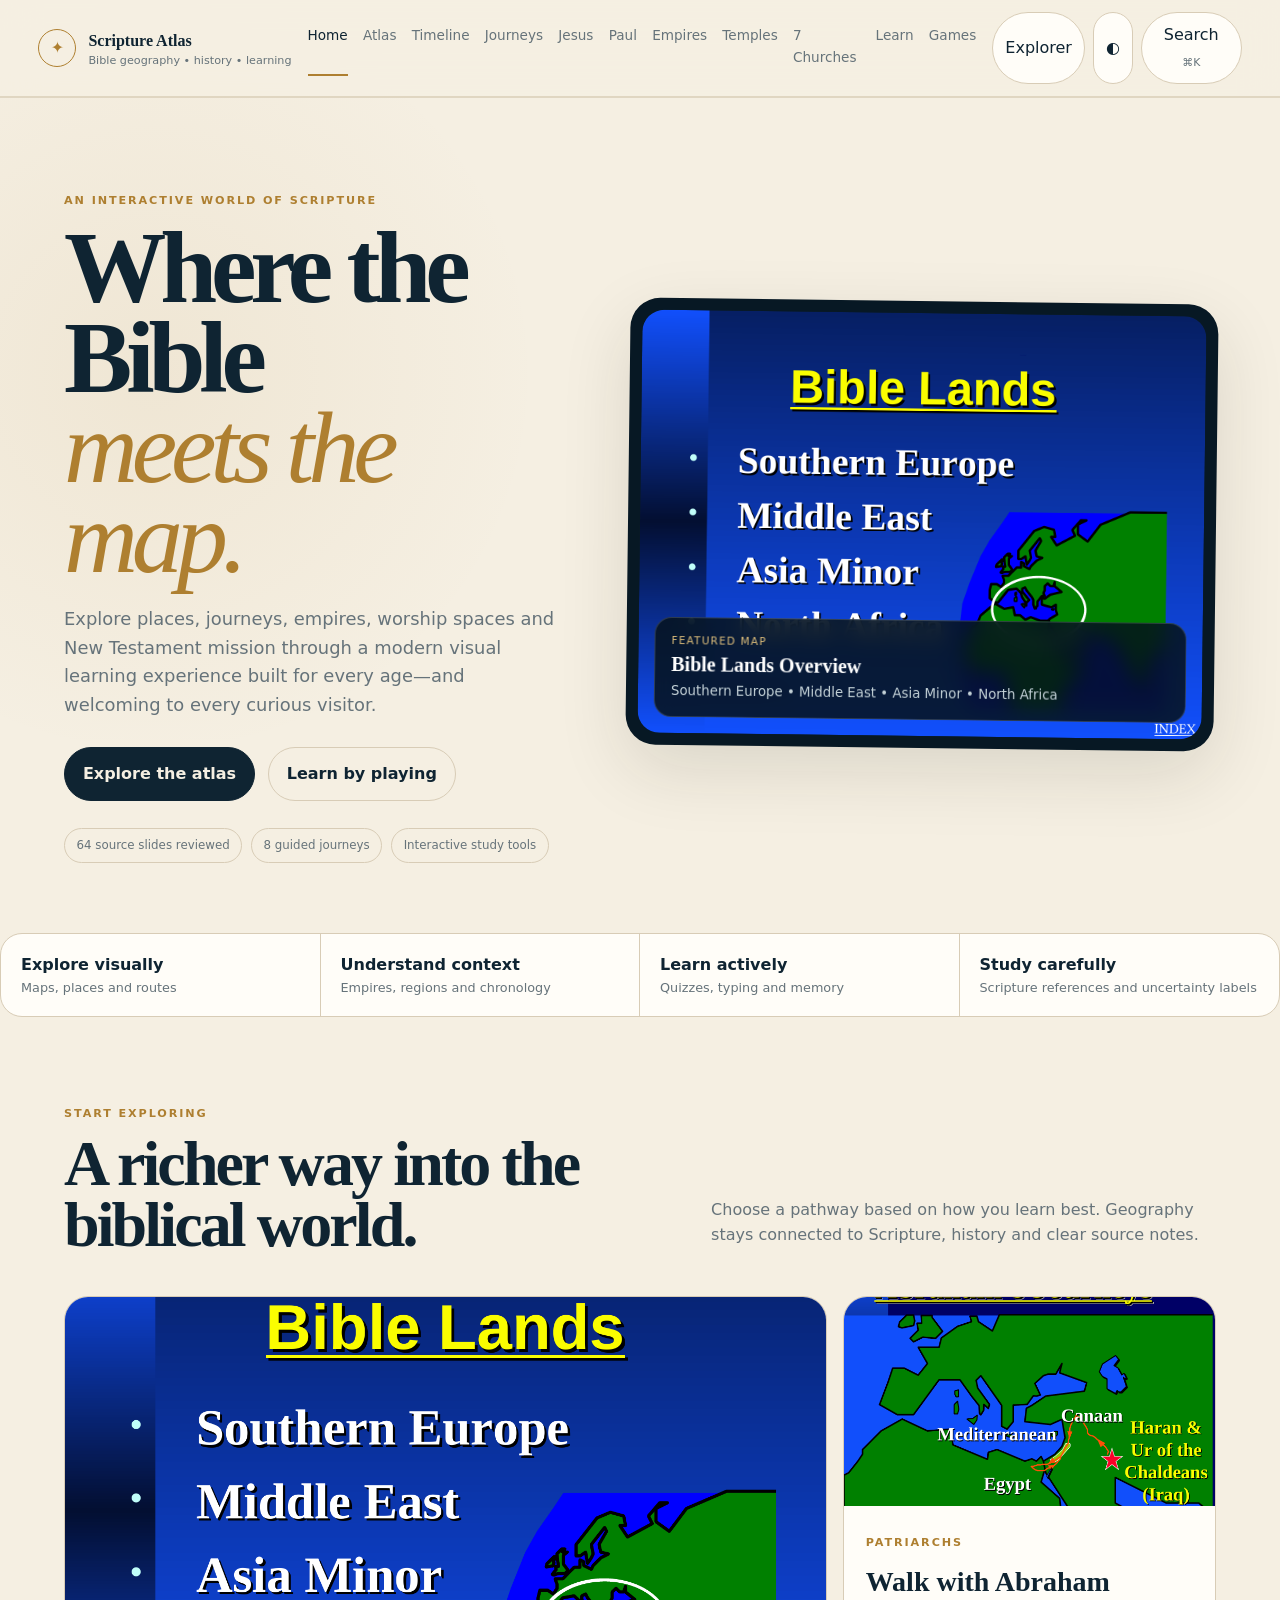
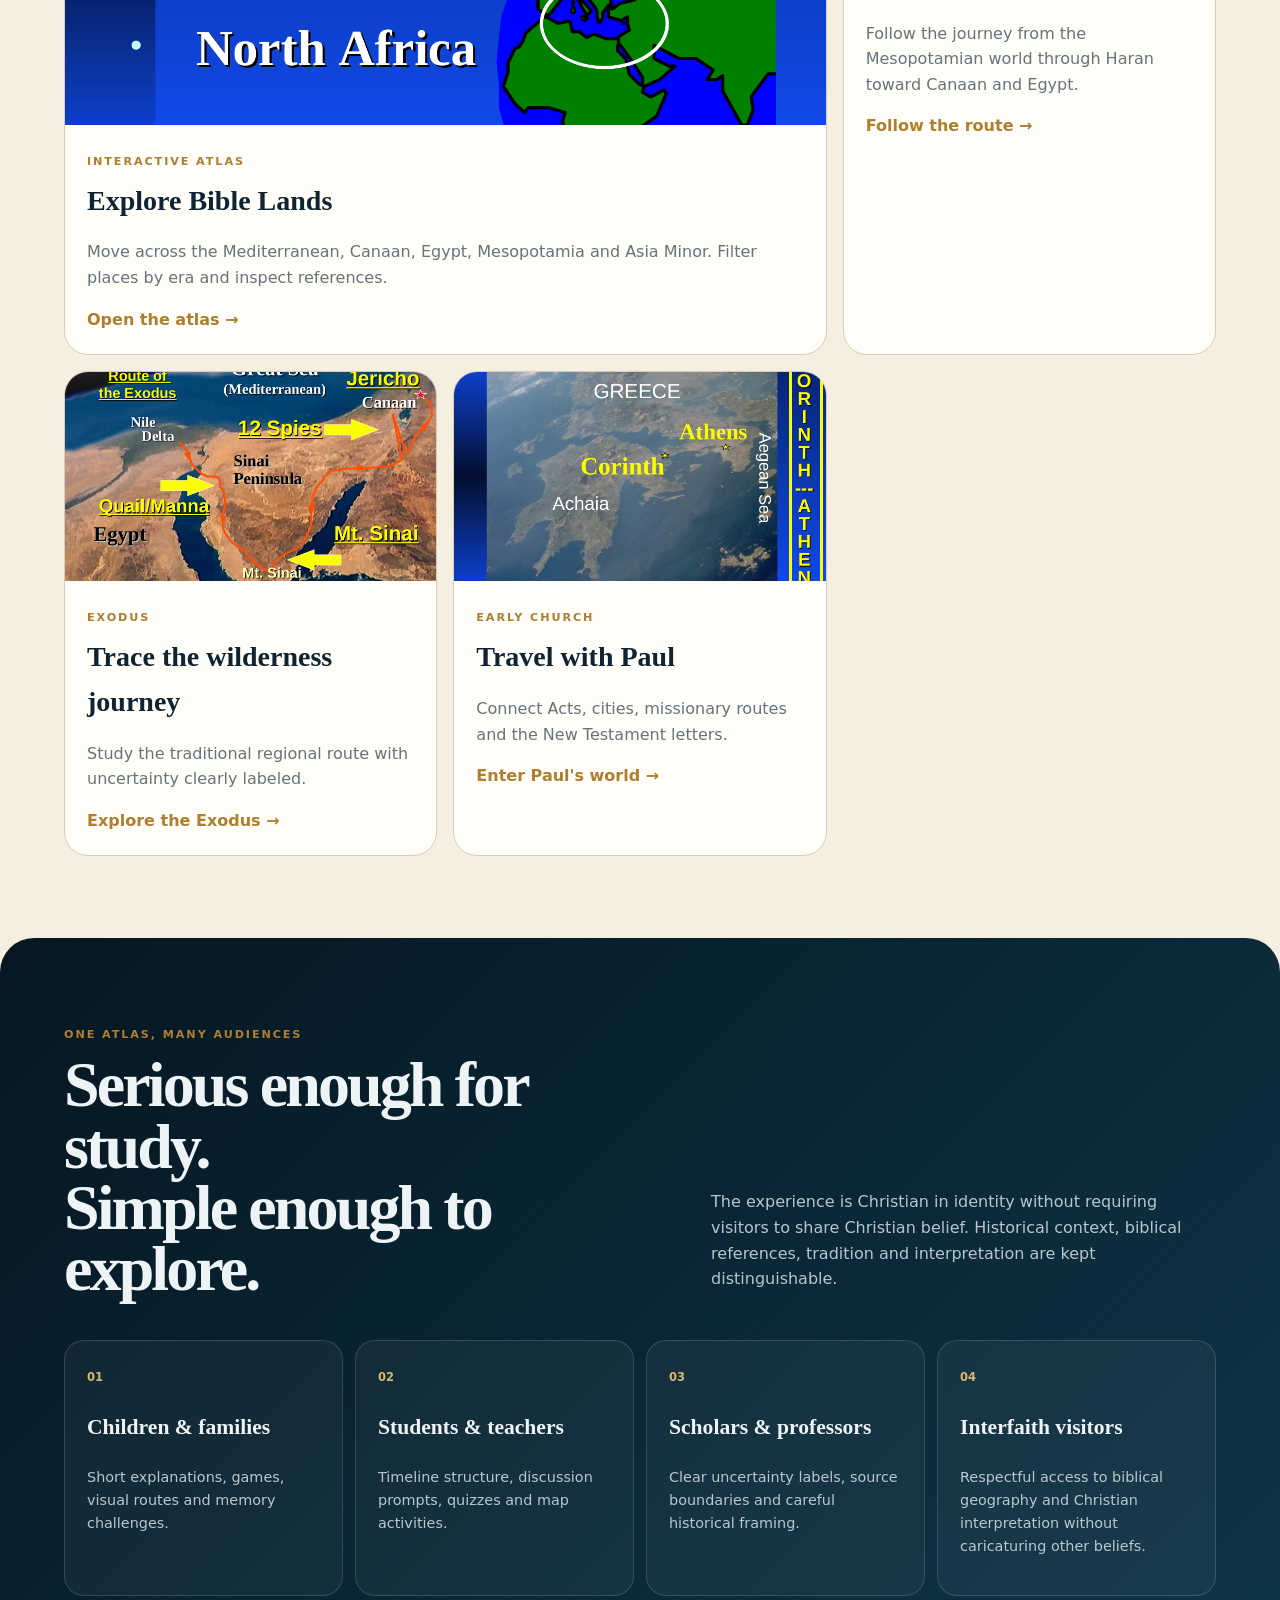
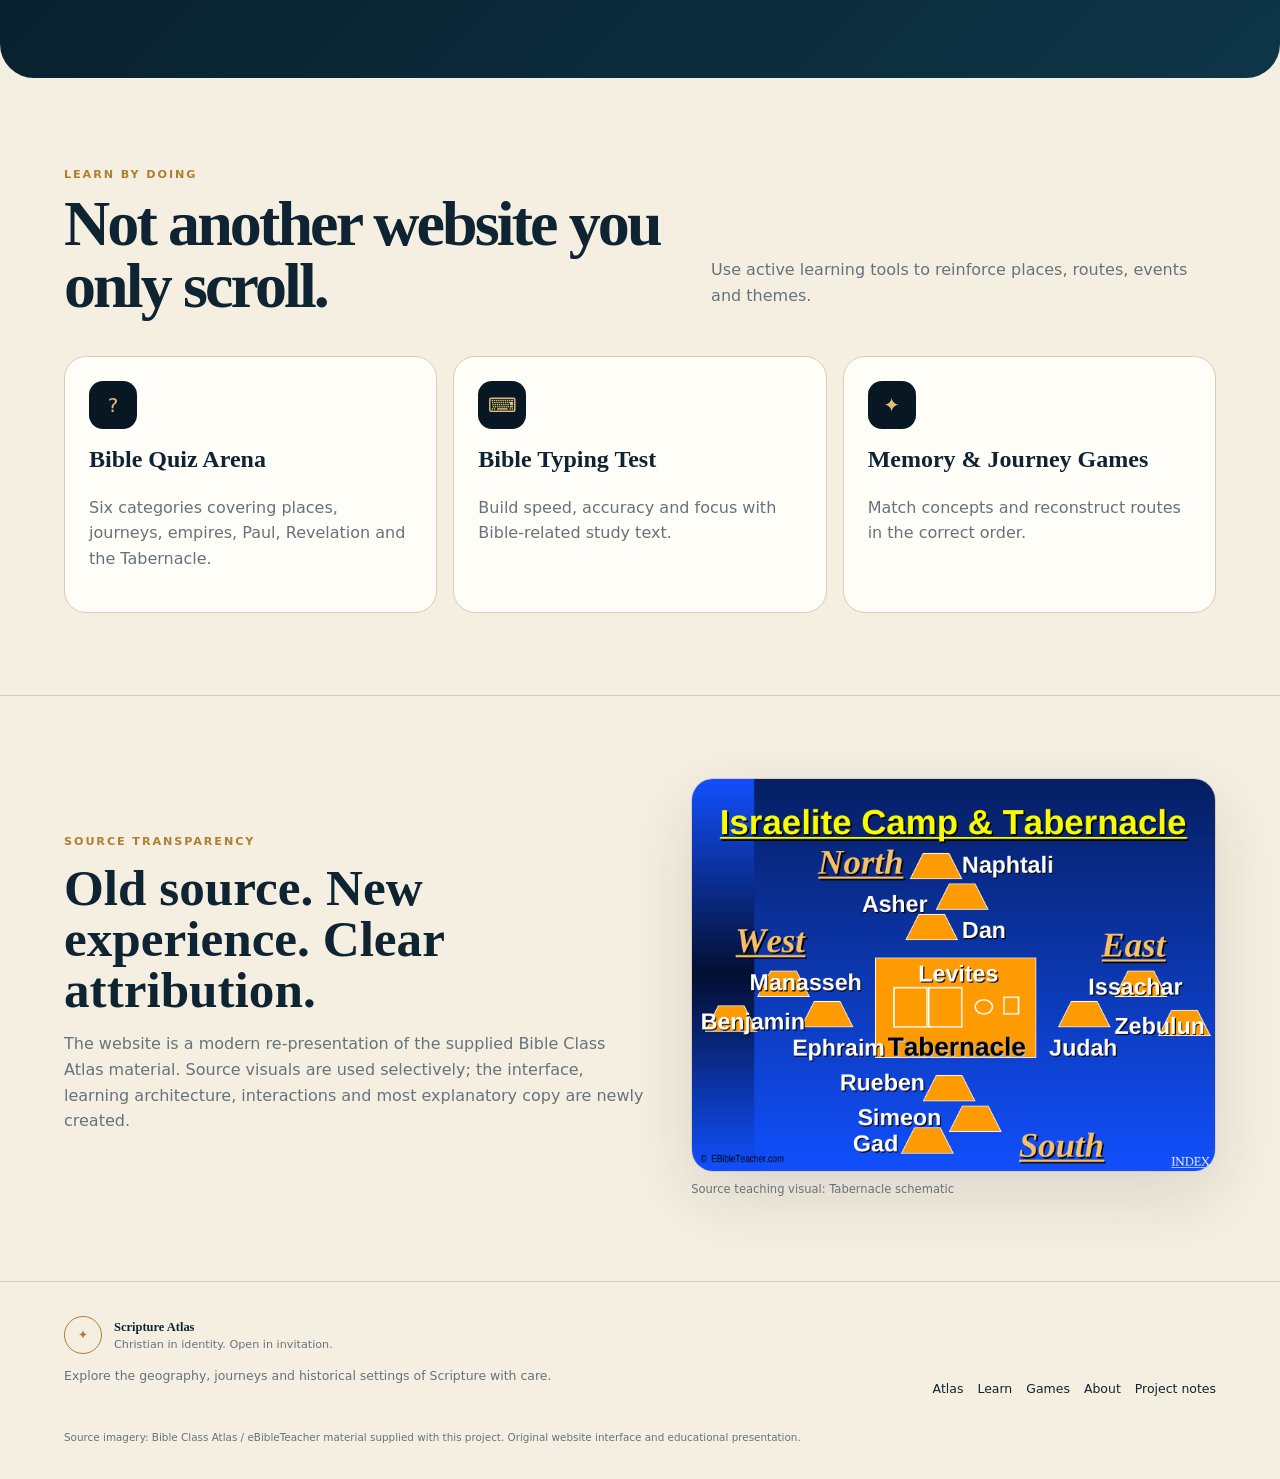
==== commit 24e36368: "Atlasts" ====
--- a/index.html
+++ b/index.html
@@ -1,72 +1,13 @@
-<!doctype html>
-<html lang="en">
-<head>
-<meta charset="utf-8"><meta name="viewport" content="width=device-width,initial-scale=1">
-<meta name="description" content="Interactive Bible atlas and learning platform.">
-<title>Home — Scripture Atlas</title>
-<link rel="stylesheet" href="assets/styles.css">
-</head>
-<body>
-<a class="skip-link" href="#main">Skip to content</a>
-
-<header class="site-header">
-  <a class="brand" href="index.html"><span class="brand-mark">✦</span><span><strong>Scripture Atlas</strong><small>Explore the world of the Bible</small></span></a>
-  <button class="menu-btn" id="menuBtn">Menu</button>
-  <nav class="main-nav" id="mainNav"><a class="active" href="index.html">Home</a><a class="" href="atlas.html">Atlas</a><a class="" href="timeline.html">Timeline</a><a class="" href="journeys.html">Journeys</a><a class="" href="jesus.html">Jesus</a><a class="" href="paul.html">Paul</a><a class="" href="empires.html">Empires</a><a class="" href="temples.html">Temples</a><a class="" href="churches.html">7 Churches</a><a class="" href="learn.html">Learn</a></nav>
-  <div class="header-actions"><button class="chip-btn" id="modeBtn">Explorer</button><button class="icon-btn" id="themeToggle">◐</button><button class="search-btn" id="searchOpen">Search <span>⌘K</span></button></div>
-</header>
-<main id="main">
-<section class="hero">
-<div>
-<span class="eyebrow">Interactive Bible geography • history • journeys</span>
-<h1>Explore the Bible<br><em>as a world.</em></h1>
-<p>Scripture Atlas turns Bible geography into an interactive learning experience for Christians, families, students, professors, interfaith visitors and anyone curious about the ancient world of Scripture.</p>
-<div class="hero-actions"><a class="btn primary" href="atlas.html">Open the interactive atlas</a><a class="btn ghost" href="journeys.html">Follow a journey</a></div>
-<div class="notice" style="max-width:720px"><strong>Christian in identity. Open in invitation.</strong><br>The site presents Scripture respectfully while distinguishing biblical references, historical context, traditional locations and Christian interpretation.</div>
-</div>
-<div class="hero-panel">
-
-<svg viewBox="0 0 700 470" aria-label="Bible world overview">
-<rect width="700" height="470" rx="24" fill="#0b2b3e"/>
-<path d="M0 95 C100 90 175 116 250 91 C350 58 455 91 540 125 C600 148 648 131 700 112 L700 470 L0 470Z" fill="#d7c39d"/>
-<path d="M482 0 C530 52 545 93 540 130 C535 173 562 210 620 238 L700 260 L700 0Z" fill="#c7b085"/>
-<path d="M474 96 C446 158 451 215 420 272 C396 314 399 350 390 404" fill="none" stroke="#5ba2ba" stroke-width="4"/>
-<path d="M515 165 C455 192 416 224 386 270" fill="none" stroke="#ddb765" stroke-width="5" stroke-dasharray="8 8"/>
-<path d="M370 280 C290 243 218 242 140 183" fill="none" stroke="#91d0e5" stroke-width="5" stroke-dasharray="8 8"/>
-<g fill="#fff" stroke="#18313e" stroke-width="4"><circle cx="390" cy="302" r="7"/><circle cx="377" cy="260" r="7"/><circle cx="515" cy="165" r="7"/><circle cx="212" cy="240" r="7"/><circle cx="143" cy="183" r="7"/></g>
-<g fill="#10242f" font-size="14" font-weight="800"><text x="405" y="306">Jerusalem</text><text x="390" y="264">Nazareth</text><text x="528" y="169">Babylon</text><text x="225" y="244">Ephesus</text><text x="155" y="187">Rome</text></g>
-</svg>
-<div class="hero-stat-grid"><div class="hero-stat"><strong>16+</strong><span>featured places</span></div><div class="hero-stat"><strong>8</strong><span>guided journeys</span></div><div class="hero-stat"><strong>5</strong><span>major empires</span></div></div>
-</div>
-</section>
-
-<section class="section">
-<div class="section-head"><div><span class="eyebrow">Choose your doorway</span><h2>One platform, many ways to learn.</h2></div><p>Start with geography, chronology, Jesus, Paul, ancient empires, worship spaces, or a classroom activity.</p></div>
-<div class="home-grid">
-<article class="portal wide"><div class="portal-icon">⌖</div><span class="eyebrow">Core experience</span><h3>Interactive Bible Atlas</h3><p>Explore the Mediterranean world, Canaan, Egypt, Mesopotamia, Asia Minor and major biblical cities. Filter by Old Testament, New Testament and Pauline geography.</p><a href="atlas.html">Explore the map →</a></article>
-<article class="portal"><div class="portal-icon">↝</div><span class="eyebrow">Guided</span><h3>Journeys</h3><p>Abraham, Joseph, Exodus, Jesus' childhood, Paul's three missionary journeys and the voyage to Rome.</p><a href="journeys.html">Follow routes →</a></article>
-<article class="portal"><div class="portal-icon">✦</div><span class="eyebrow">New Testament</span><h3>Jesus</h3><p>Explore the childhood geography in the source and use it as the foundation for a broader life-of-Jesus study space.</p><a href="jesus.html">Explore Jesus →</a></article>
-<article class="portal"><div class="portal-icon">◫</div><span class="eyebrow">History</span><h3>Biblical Empires</h3><p>Assyria, Babylon, Persia, Alexander's empire and Rome in a clear historical sequence.</p><a href="empires.html">Compare empires →</a></article>
-<article class="portal"><div class="portal-icon">⌂</div><span class="eyebrow">Visual study</span><h3>Tabernacle & Temples</h3><p>Explore the worship spaces represented in the supplied atlas and compare their roles and layouts.</p><a href="temples.html">Open visual explorer →</a></article>
-<article class="portal"><div class="portal-icon">7</div><span class="eyebrow">Revelation</span><h3>Seven Churches</h3><p>Review the seven churches listed in Revelation 2–3 with concise study summaries and references.</p><a href="churches.html">Visit the seven churches →</a></article>
-</div>
-</section>
-
-<section class="section">
-<div class="section-head"><div><span class="eyebrow">Built for different people</span><h2>Change the depth, not the truth.</h2></div><p>Use the top “mode” control to cycle through Explorer, Student, Scholar, Teacher and Child modes. This first edition changes presentation depth, with room for deeper mode-specific content later.</p></div>
-<div class="mode-strip">
-<div class="mode-card"><strong>Explorer</strong><span>Fast, visual, low-friction discovery.</span></div>
-<div class="mode-card"><strong>Student / Child</strong><span>Short explanations, journeys, maps and quizzes.</span></div>
-<div class="mode-card"><strong>Scholar</strong><span>More attention to uncertainty, chronology and source distinctions.</span></div>
-<div class="mode-card"><strong>Teacher</strong><span>Discussion prompts, classroom activities and printable expansion path.</span></div>
-</div>
-</section>
-</main>
-<footer>
-  <div class="brand footer-brand"><span class="brand-mark">✦</span><span><strong>Scripture Atlas</strong><small>Christian in identity. Open in invitation.</small></span></div>
-  <p>Original educational interface inspired by the supplied Bible Class Atlas structure.</p>
-</footer>
-<div class="search-overlay" id="searchOverlay" aria-hidden="true"><div class="search-panel"><div class="search-input-wrap"><span>⌕</span><input id="searchInput" placeholder="Search places, journeys, empires, churches…"><button id="searchClose">Esc</button></div><div id="searchResults" class="search-results"></div></div></div>
-<div class="toast" id="toast" role="status"></div>
-<script src="assets/app.js"></script>
-</body></html>+<!doctype html><html lang="en"><head><meta charset="utf-8"><meta name="viewport" content="width=device-width,initial-scale=1"><meta name="theme-color" content="#0b2230"><meta name="description" content="Scripture Atlas is a modern interactive Bible geography and learning platform for Christians, students, educators and curious visitors."><meta property="og:title" content="Scripture Atlas — Explore the World of the Bible"><meta property="og:description" content="Interactive Bible geography, journeys, timelines, history, quizzes and learning tools."><meta property="og:type" content="website"><link rel="icon" href="assets/favicon.svg" type="image/svg+xml"><link rel="manifest" href="manifest.webmanifest"><link rel="stylesheet" href="assets/styles.css"><title>Scripture Atlas — Explore the World of the Bible</title></head><body><a class="skip-link" href="#main">Skip to content</a><header class="site-header"><a class="brand" href="index.html"><span class="brand-mark">✦</span><span><strong>Scripture Atlas</strong><small>Bible geography • history • learning</small></span></a><button class="menu-btn" id="menuBtn" aria-controls="mainNav" aria-expanded="false">Menu</button><nav class="main-nav" id="mainNav"><a class="active" href="index.html">Home</a><a href="atlas.html">Atlas</a><a href="timeline.html">Timeline</a><a href="journeys.html">Journeys</a><a href="jesus.html">Jesus</a><a href="paul.html">Paul</a><a href="empires.html">Empires</a><a href="temples.html">Temples</a><a href="churches.html">7 Churches</a><a href="learn.html">Learn</a><a href="games.html">Games</a></nav><div class="header-actions"><button class="chip-btn" id="modeBtn" title="Change learning mode">Explorer</button><button class="icon-btn" id="themeToggle" aria-label="Toggle light or dark theme">◐</button><button class="search-btn" id="searchOpen">Search <span>⌘K</span></button></div></header><main id="main">
+<section class="pro-hero"><div class="pro-hero-copy"><span class="eyebrow">An interactive world of Scripture</span><h1>Where the Bible<br><em>meets the map.</em></h1><p class="lead">Explore places, journeys, empires, worship spaces and New Testament mission through a modern visual learning experience built for every age—and welcoming to every curious visitor.</p><div class="hero-actions"><a class="btn primary" href="atlas.html">Explore the atlas</a><a class="btn ghost" href="games.html">Learn by playing</a></div><div class="hero-proof"><span>64 source slides reviewed</span><span>8 guided journeys</span><span>Interactive study tools</span></div></div><div class="pro-hero-media"><img src="assets/images/bible-lands.png" alt="Bible lands overview from the source atlas"><div class="media-caption"><span>Featured map</span><strong>Bible Lands Overview</strong><small>Southern Europe • Middle East • Asia Minor • North Africa</small></div></div></section>
+<section class="pro-strip"><div><strong>Explore visually</strong><span>Maps, places and routes</span></div><div><strong>Understand context</strong><span>Empires, regions and chronology</span></div><div><strong>Learn actively</strong><span>Quizzes, typing and memory</span></div><div><strong>Study carefully</strong><span>Scripture references and uncertainty labels</span></div></section>
+<section class="section"><div class="section-head"><div><span class="eyebrow">Start exploring</span><h2>A richer way into the biblical world.</h2></div><p>Choose a pathway based on how you learn best. Geography stays connected to Scripture, history and clear source notes.</p></div><div class="editorial-grid">
+<a class="editorial-card feature" href="atlas.html"><img src="assets/images/bible-lands.png" alt="Bible lands map"><div><span class="eyebrow">Interactive atlas</span><h3>Explore Bible Lands</h3><p>Move across the Mediterranean, Canaan, Egypt, Mesopotamia and Asia Minor. Filter places by era and inspect references.</p><strong>Open the atlas →</strong></div></a>
+<a class="editorial-card" href="journeys.html#abraham"><img src="assets/images/abraham.png" alt="Abraham journey map"><div><span class="eyebrow">Patriarchs</span><h3>Walk with Abraham</h3><p>Follow the journey from the Mesopotamian world through Haran toward Canaan and Egypt.</p><strong>Follow the route →</strong></div></a>
+<a class="editorial-card" href="journeys.html#exodus"><img src="assets/images/exodus.png" alt="Traditional Exodus route map"><div><span class="eyebrow">Exodus</span><h3>Trace the wilderness journey</h3><p>Study the traditional regional route with uncertainty clearly labeled.</p><strong>Explore the Exodus →</strong></div></a>
+<a class="editorial-card" href="paul.html"><img src="assets/images/paul.png" alt="Paul missionary journey map"><div><span class="eyebrow">Early Church</span><h3>Travel with Paul</h3><p>Connect Acts, cities, missionary routes and the New Testament letters.</p><strong>Enter Paul's world →</strong></div></a>
+</div></section>
+<section class="section immersive"><div class="section-head light"><div><span class="eyebrow">One atlas, many audiences</span><h2>Serious enough for study.<br>Simple enough to explore.</h2></div><p>The experience is Christian in identity without requiring visitors to share Christian belief. Historical context, biblical references, tradition and interpretation are kept distinguishable.</p></div><div class="audience-grid"><article><span>01</span><h3>Children & families</h3><p>Short explanations, games, visual routes and memory challenges.</p></article><article><span>02</span><h3>Students & teachers</h3><p>Timeline structure, discussion prompts, quizzes and map activities.</p></article><article><span>03</span><h3>Scholars & professors</h3><p>Clear uncertainty labels, source boundaries and careful historical framing.</p></article><article><span>04</span><h3>Interfaith visitors</h3><p>Respectful access to biblical geography and Christian interpretation without caricaturing other beliefs.</p></article></div></section>
+<section class="section"><div class="section-head"><div><span class="eyebrow">Learn by doing</span><h2>Not another website you only scroll.</h2></div><p>Use active learning tools to reinforce places, routes, events and themes.</p></div><div class="engagement-grid"><a href="games.html"><span class="big-icon">?</span><h3>Bible Quiz Arena</h3><p>Six categories covering places, journeys, empires, Paul, Revelation and the Tabernacle.</p></a><a href="games.html#typing"><span class="big-icon">⌨</span><h3>Bible Typing Test</h3><p>Build speed, accuracy and focus with Bible-related study text.</p></a><a href="games.html"><span class="big-icon">✦</span><h3>Memory & Journey Games</h3><p>Match concepts and reconstruct routes in the correct order.</p></a></div></section>
+<section class="section source-section"><div><span class="eyebrow">Source transparency</span><h2>Old source. New experience. Clear attribution.</h2><p>The website is a modern re-presentation of the supplied Bible Class Atlas material. Source visuals are used selectively; the interface, learning architecture, interactions and most explanatory copy are newly created.</p></div><figure><img src="assets/images/tabernacle.png" alt="Tabernacle schematic from source atlas"><figcaption>Source teaching visual: Tabernacle schematic</figcaption></figure></section>
+</main><footer class="pro-footer"><div><div class="brand footer-brand"><span class="brand-mark">✦</span><span><strong>Scripture Atlas</strong><small>Christian in identity. Open in invitation.</small></span></div><p>Explore the geography, journeys and historical settings of Scripture with care.</p></div><div class="footer-links"><a href="atlas.html">Atlas</a><a href="learn.html">Learn</a><a href="games.html">Games</a><a href="about.html">About</a><a href="README.md">Project notes</a></div><small>Source imagery: Bible Class Atlas / eBibleTeacher material supplied with this project. Original website interface and educational presentation.</small></footer><div class="search-overlay" id="searchOverlay" aria-hidden="true"><div class="search-panel"><div class="search-input-wrap"><span>⌕</span><input id="searchInput" placeholder="Search places, journeys, empires, churches…" autocomplete="off"><button id="searchClose">Esc</button></div><div id="searchResults" class="search-results"></div></div></div><div class="toast" id="toast" role="status" aria-live="polite"></div><script src="assets/app.js"></script></body></html>
--- a/assets/styles.css
+++ b/assets/styles.css
@@ -33,3 +33,31 @@
 @media(max-width:760px){.site-header{padding:10px 12px}.brand small,.search-btn{display:none}.header-actions{margin-left:auto}.hero,.page-hero,.section{padding-left:14px;padding-right:14px}.hero{padding-top:36px}.hero h1{font-size:clamp(3.3rem,15vw,5.5rem)}.hero-stat-grid,.mode-strip,.section-head,.reader-grid{grid-template-columns:1fr}.section-head{display:grid}.section-head p{justify-self:start}.portal,.portal.wide{grid-column:1/-1}.table-grid,.learn-grid{grid-template-columns:1fr}.church-grid{grid-template-columns:1fr 1fr}.journey-browser{grid-template-columns:1fr}.journey-sidebar{display:grid;grid-template-columns:1fr 1fr}.tabernacle{min-height:330px}.compare-table{font-size:.8rem}.main-nav{grid-template-columns:1fr 1fr}footer{flex-direction:column;align-items:flex-start}}
 @media(max-width:480px){.church-grid,.journey-sidebar{grid-template-columns:1fr}.hero-stat-grid{grid-template-columns:1fr}.map-toolbar{align-items:flex-start;flex-direction:column}.header-actions .chip-btn{max-width:92px;overflow:hidden}.main-nav{grid-template-columns:1fr}}
 @media(prefers-reduced-motion:reduce){*{scroll-behavior:auto!important;transition:none!important}}
+
+/* Games v3 */
+.challenge-dashboard{display:grid;grid-template-columns:repeat(4,1fr);gap:12px}.challenge-stat{background:var(--surface);border:1px solid var(--line);border-radius:20px;padding:20px}.challenge-stat span,.challenge-stat strong{display:block}.challenge-stat span{color:var(--muted);font-size:.78rem}.challenge-stat strong{font-family:Georgia,serif;font-size:2rem;color:var(--gold)}
+.quiz-hub{display:grid;grid-template-columns:220px 1fr;gap:18px}.quiz-modes{display:flex;flex-direction:column;gap:8px}.quiz-modes button{border:1px solid var(--line);background:var(--surface);color:var(--ink);border-radius:14px;padding:14px;text-align:left}.quiz-modes button.active{border-color:var(--gold)}.quiz-stage{background:var(--surface);border:1px solid var(--line);border-radius:24px;padding:24px}.quiz-progress{height:6px;background:var(--line);border-radius:99px;overflow:hidden}.quiz-progress div{height:100%;background:var(--gold)}.quiz-meta{display:flex;justify-content:space-between;color:var(--muted);font-size:.75rem;margin:14px 0}.quiz-stage h3{font-family:Georgia,serif;font-size:2rem}.quiz-answer-grid{display:grid;grid-template-columns:1fr 1fr;gap:9px}.quiz-answer-grid button{border:1px solid var(--line);background:var(--bg);color:var(--ink);padding:13px;border-radius:13px;text-align:left}.quiz-answer-grid button.correct{border-color:#4f9e67;background:color-mix(in srgb,#4f9e67 16%,var(--surface))}.quiz-answer-grid button.wrong{border-color:#b05b4f;background:color-mix(in srgb,#b05b4f 14%,var(--surface))}.quiz-feedback{min-height:1.5em;color:var(--muted)}.quiz-actions{display:flex;justify-content:space-between}
+.typing-shell{background:var(--surface);border:1px solid var(--line);border-radius:24px;padding:22px}.typing-toolbar{display:flex;justify-content:space-between;margin-bottom:14px}.typing-toolbar select,#orderJourney{border:1px solid var(--line);background:var(--bg);color:var(--ink);border-radius:12px;padding:.7rem}.typing-prompt{background:var(--bg);border:1px solid var(--line);border-radius:16px;padding:18px;font-family:Georgia,serif;font-size:1.35rem;line-height:1.8;margin-bottom:10px}.typing-prompt .done{color:#4f9e67}.typing-prompt .bad{background:rgba(176,91,79,.18);color:#b05b4f}.typing-prompt .cursor{border-bottom:2px solid var(--gold)}#typingInput{width:100%;border:1px solid var(--line);background:var(--bg);color:var(--ink);border-radius:14px;padding:14px}.typing-stats{display:grid;grid-template-columns:repeat(4,1fr);gap:9px;margin:12px 0}.typing-stats div{border:1px solid var(--line);border-radius:14px;padding:12px}.typing-stats span,.typing-stats strong{display:block}.typing-stats span{font-size:.7rem;color:var(--muted)}
+.memory-toolbar{display:flex;gap:20px;align-items:center;margin-bottom:14px}.memory-toolbar .btn{margin-left:auto}.memory-grid{display:grid;grid-template-columns:repeat(6,1fr);gap:9px}.memory-card{border:0;background:var(--navy);color:#f6e9ca;border-radius:14px;min-height:120px;padding:10px}.memory-card.revealed,.memory-card.matched{background:var(--surface);color:var(--ink);border:1px solid var(--line)}.memory-card.matched{border-color:#4f9e67}
+.order-shell{background:var(--surface);border:1px solid var(--line);border-radius:22px;padding:20px}.order-top{display:flex;justify-content:space-between;margin-bottom:12px}.order-slots,.order-options{display:flex;gap:8px;flex-wrap:wrap;min-height:55px;padding:12px;border-radius:14px}.order-slots{border:1px dashed var(--gold);margin-bottom:10px}.order-options{background:var(--bg);border:1px solid var(--line)}.order-chip,.slot-chip{border:1px solid var(--line);background:var(--surface);color:var(--ink);border-radius:999px;padding:.55rem .75rem}.order-chip.used{opacity:.3;pointer-events:none}.slot-chip{border-color:var(--gold)}
+.daily-grid{display:grid;grid-template-columns:repeat(3,1fr);gap:16px}.streak-calendar{display:grid;grid-template-columns:repeat(7,1fr);gap:4px}.streak-day{aspect-ratio:1;background:var(--line);border-radius:4px}.streak-day.done{background:var(--gold)}
+@media(max-width:900px){.quiz-hub{grid-template-columns:1fr}.quiz-modes{display:grid;grid-template-columns:repeat(3,1fr)}.memory-grid{grid-template-columns:repeat(4,1fr)}}@media(max-width:600px){.challenge-dashboard,.typing-stats,.daily-grid,.quiz-answer-grid{grid-template-columns:1fr 1fr}.quiz-modes{grid-template-columns:1fr 1fr}.memory-grid{grid-template-columns:repeat(3,1fr)}}@media(max-width:420px){.challenge-dashboard,.typing-stats,.daily-grid,.quiz-modes{grid-template-columns:1fr}.memory-grid{grid-template-columns:repeat(2,1fr)}}
+
+
+/* ===== Professional editorial system ===== */
+:root{--paper:#f5efe2;--ink2:#17313f;--gold-soft:#e8d2a5}
+body{background-image:radial-gradient(circle at 12% 8%,color-mix(in srgb,var(--gold) 8%,transparent),transparent 24rem)}
+.site-header{box-shadow:0 1px 0 color-mix(in srgb,var(--line) 70%,transparent)}
+.main-nav{scrollbar-width:none}.main-nav::-webkit-scrollbar{display:none}
+.btn,.chip-btn,.icon-btn,.search-btn,.menu-btn{transition:transform .18s ease,border-color .18s ease,background .18s ease}.btn:hover,.chip-btn:hover,.icon-btn:hover,.search-btn:hover{transform:translateY(-1px)}
+.pro-hero{max-width:1500px;margin:auto;padding:clamp(38px,7vw,94px) clamp(18px,5vw,70px) 70px;display:grid;grid-template-columns:.92fr 1.08fr;gap:clamp(28px,5vw,72px);align-items:center}.pro-hero h1{font-family:Georgia,serif;font-size:clamp(4rem,8vw,8.2rem);line-height:.88;letter-spacing:-.06em;margin:.7rem 0 1.35rem}.pro-hero h1 em{font-weight:400;color:var(--gold)}.lead{font-size:clamp(1.05rem,1.4vw,1.28rem);color:var(--muted);max-width:680px}.hero-proof{display:flex;flex-wrap:wrap;gap:.55rem;margin-top:1.5rem}.hero-proof span{border:1px solid var(--line);border-radius:999px;padding:.45rem .72rem;color:var(--muted);font-size:.74rem}.pro-hero-media{position:relative;background:var(--navy);padding:12px;border-radius:30px;box-shadow:var(--shadow);transform:rotate(.7deg)}.pro-hero-media img{display:block;width:100%;aspect-ratio:4/3;object-fit:cover;border-radius:22px}.media-caption{position:absolute;left:28px;right:28px;bottom:28px;background:rgba(5,18,27,.86);color:#fff;border:1px solid rgba(255,255,255,.16);backdrop-filter:blur(10px);border-radius:17px;padding:14px 16px}.media-caption span,.media-caption strong,.media-caption small{display:block}.media-caption span{text-transform:uppercase;letter-spacing:.12em;color:#dfbf7b;font-size:.65rem}.media-caption strong{font-family:Georgia,serif;font-size:1.25rem}.media-caption small{color:#c3d1d7}
+.pro-strip{max-width:1400px;margin:auto;display:grid;grid-template-columns:repeat(4,1fr);gap:0;border:1px solid var(--line);background:var(--surface);border-radius:22px;overflow:hidden}.pro-strip>div{padding:18px 20px;border-right:1px solid var(--line)}.pro-strip>div:last-child{border-right:0}.pro-strip strong,.pro-strip span{display:block}.pro-strip span{color:var(--muted);font-size:.8rem}
+.editorial-grid{display:grid;grid-template-columns:repeat(12,1fr);gap:16px}.editorial-card{grid-column:span 4;background:var(--surface);border:1px solid var(--line);border-radius:24px;overflow:hidden;text-decoration:none;transition:transform .25s ease,box-shadow .25s ease}.editorial-card.feature{grid-column:span 8}.editorial-card:hover{transform:translateY(-5px);box-shadow:var(--shadow)}.editorial-card img{width:100%;aspect-ratio:16/9;object-fit:cover;display:block}.editorial-card>div{padding:22px}.editorial-card h3{font-family:Georgia,serif;font-size:1.75rem;margin:.4rem 0}.editorial-card p{color:var(--muted)}.editorial-card strong{color:var(--gold)}
+.immersive{max-width:1400px;background:linear-gradient(135deg,#061721,#0e3548);color:#eef4f6;border-radius:34px}.section-head.light p{color:#b7c6cc}.audience-grid{display:grid;grid-template-columns:repeat(4,1fr);gap:12px}.audience-grid article{border:1px solid rgba(255,255,255,.14);border-radius:20px;padding:22px;background:rgba(255,255,255,.045)}.audience-grid article>span{color:#d7b66f;font-size:.72rem;font-weight:800}.audience-grid h3{font-family:Georgia,serif;font-size:1.35rem}.audience-grid p{color:#bac7cd;font-size:.9rem}
+.engagement-grid{display:grid;grid-template-columns:repeat(3,1fr);gap:16px}.engagement-grid a{background:var(--surface);border:1px solid var(--line);border-radius:22px;padding:24px;text-decoration:none}.engagement-grid a:hover{border-color:var(--gold)}.big-icon{display:grid;place-items:center;width:48px;height:48px;border-radius:14px;background:var(--navy);color:#e3bf75;font-size:1.25rem}.engagement-grid h3{font-family:Georgia,serif;font-size:1.5rem;margin:.7rem 0 .3rem}.engagement-grid p{color:var(--muted)}
+.source-section{display:grid;grid-template-columns:1fr .9fr;gap:44px;align-items:center;border-top:1px solid var(--line)}.source-section h2{font-family:Georgia,serif;font-size:clamp(2.5rem,4vw,4.5rem);line-height:1;margin:.6rem 0}.source-section p{color:var(--muted)}.source-section figure,.page-hero-visual figure{margin:0}.source-section img,.page-hero-visual img{width:100%;display:block;border-radius:22px;border:1px solid var(--line);box-shadow:var(--shadow)}.source-section figcaption,.page-hero-visual figcaption{color:var(--muted);font-size:.72rem;margin-top:.55rem}.page-hero-visual{padding-top:0!important}.page-hero-visual figure{max-width:1000px;margin:auto}.page-hero-visual img{max-height:520px;object-fit:contain;background:var(--surface)}
+.pro-footer{display:grid;grid-template-columns:1fr auto;gap:30px;align-items:end;border-top:1px solid var(--line);padding:34px clamp(18px,5vw,70px);color:var(--muted)}.pro-footer p{max-width:520px}.pro-footer>small{grid-column:1/-1}.footer-links{display:flex;gap:14px;flex-wrap:wrap}.footer-links a{text-decoration:none;color:var(--ink)}
+.prose-grid{display:grid;grid-template-columns:repeat(2,1fr);gap:16px}.prose-grid article{background:var(--surface);border:1px solid var(--line);border-radius:22px;padding:24px}.prose-grid h2{font-family:Georgia,serif}.prose-grid p{color:var(--muted)}.source-gallery{display:grid;grid-template-columns:repeat(3,1fr);gap:14px}.source-gallery img{width:100%;border-radius:18px;border:1px solid var(--line)}
+@media(max-width:1100px){.pro-hero{grid-template-columns:1fr}.editorial-card,.editorial-card.feature{grid-column:span 6}.audience-grid{grid-template-columns:1fr 1fr}.pro-strip{grid-template-columns:1fr 1fr}.pro-strip>div:nth-child(2){border-right:0}.pro-strip>div:nth-child(-n+2){border-bottom:1px solid var(--line)}.source-section{grid-template-columns:1fr}}
+@media(max-width:760px){.pro-hero{padding-left:14px;padding-right:14px}.pro-hero h1{font-size:clamp(3.6rem,16vw,5.7rem)}.pro-hero-media{transform:none}.editorial-card,.editorial-card.feature{grid-column:1/-1}.audience-grid,.engagement-grid,.prose-grid,.source-gallery{grid-template-columns:1fr}.pro-strip{margin-left:14px;margin-right:14px;width:auto}.pro-footer{grid-template-columns:1fr;align-items:start}.footer-links{justify-content:flex-start}.pro-footer>small{grid-column:1}}
+@media(max-width:520px){.pro-strip{grid-template-columns:1fr}.pro-strip>div{border-right:0;border-bottom:1px solid var(--line)}.pro-strip>div:last-child{border-bottom:0}.pro-strip>div:nth-child(2){border-bottom:1px solid var(--line)}.media-caption{position:relative;left:auto;right:auto;bottom:auto;margin-top:10px}.pro-hero-media img{aspect-ratio:auto}}
